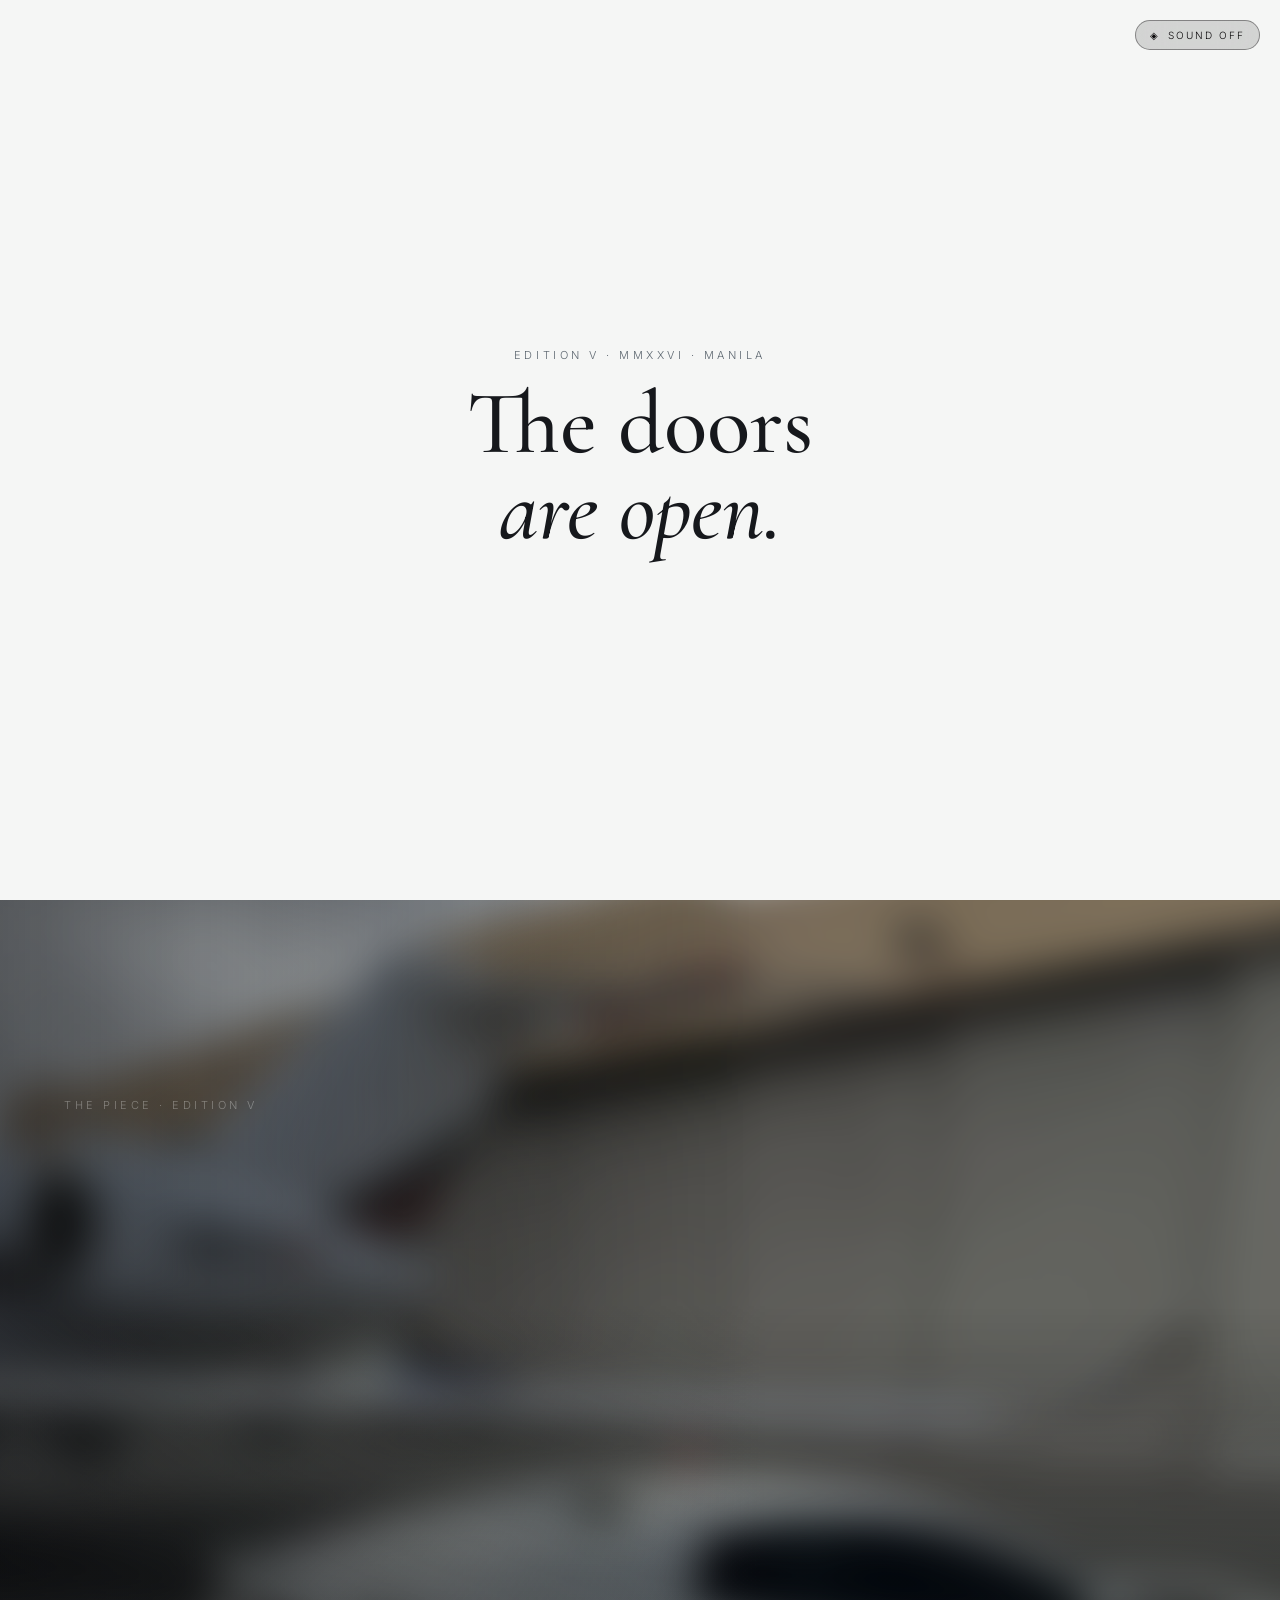
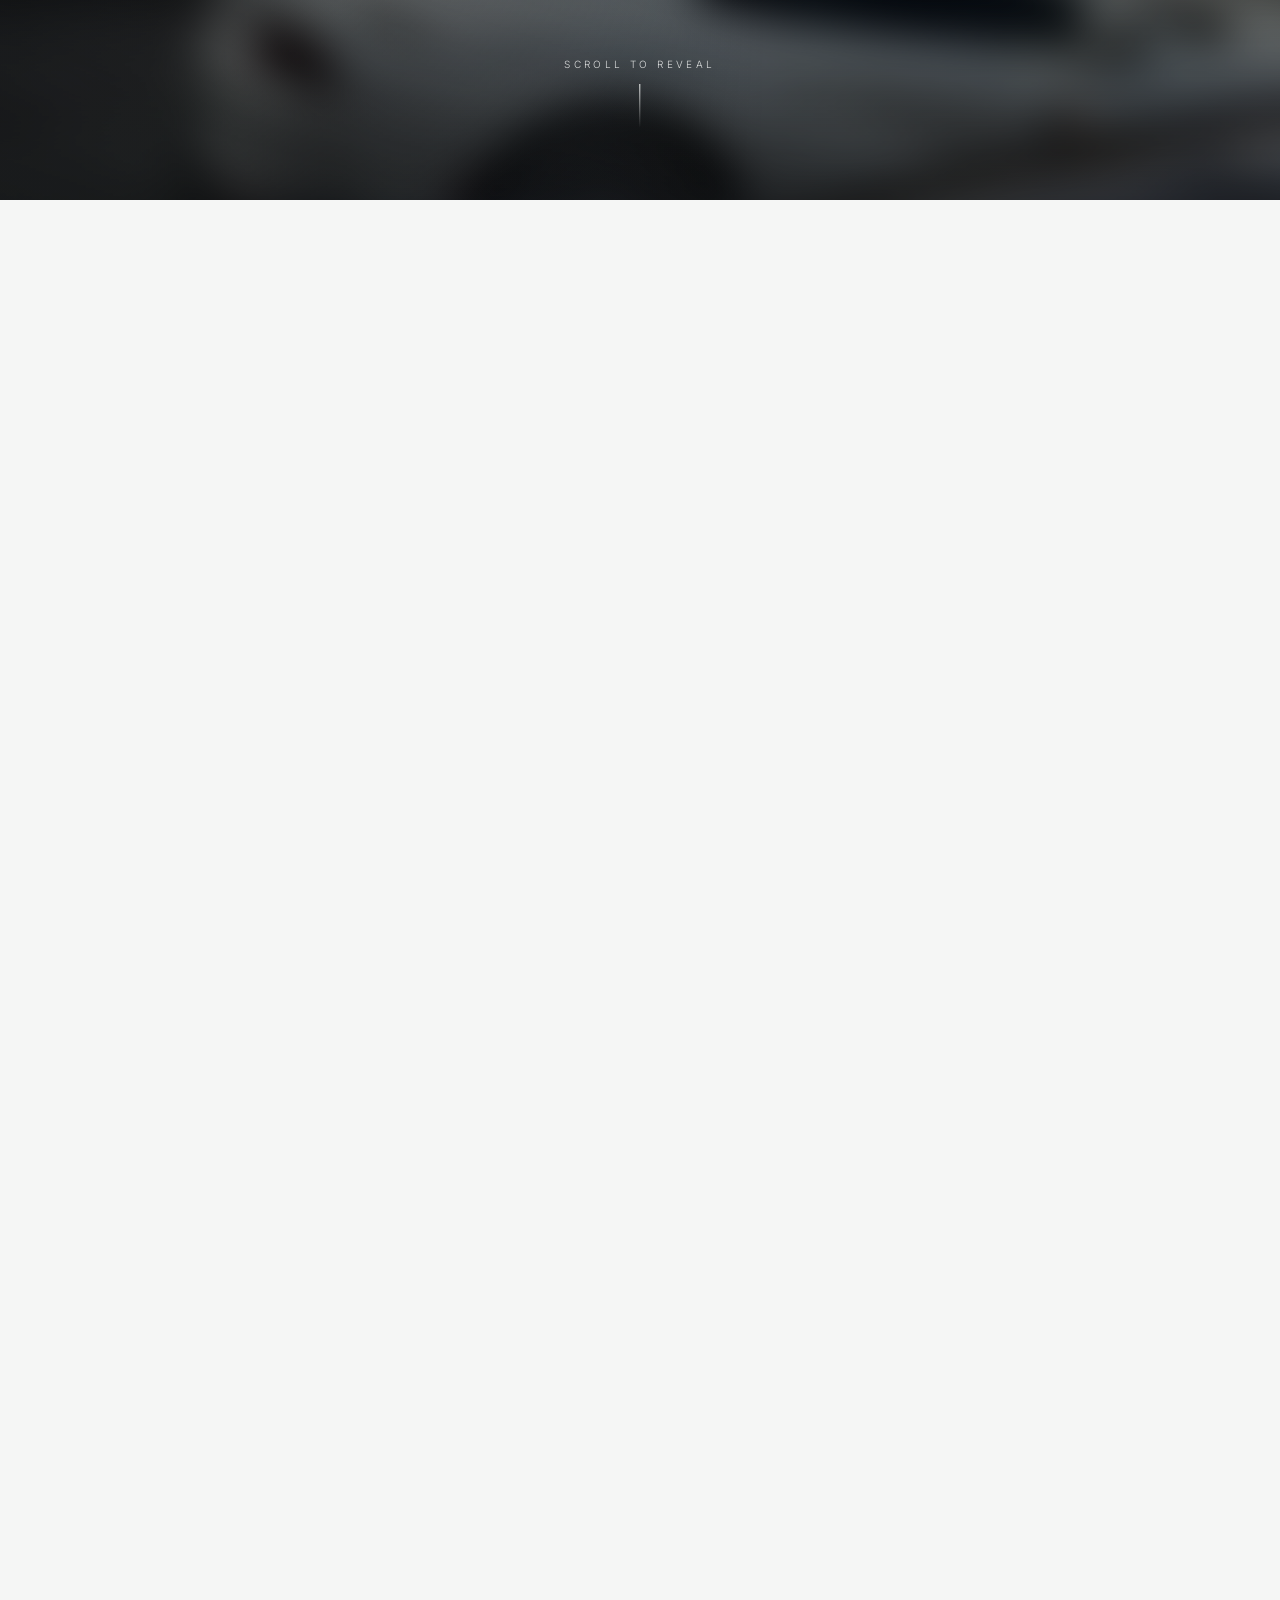
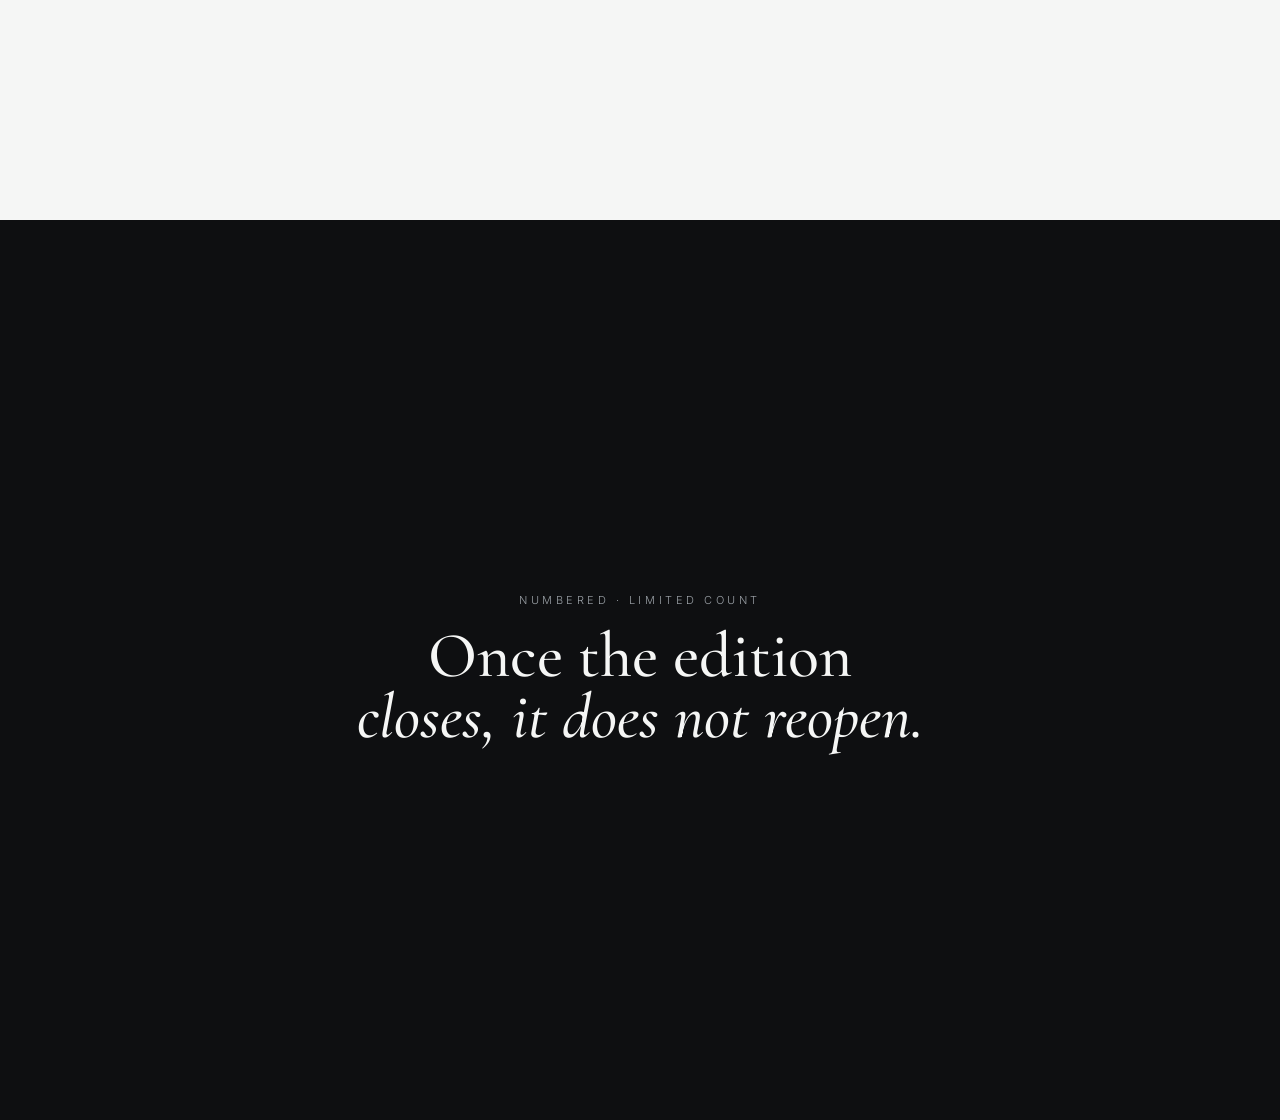
==== mockups/reveal.html @ c30a2ba6 "Add 'The Reveal' scroll-experience prototype Sandbox prototype for the pinned, scroll-driven product" ====
<!DOCTYPE html>
<html lang="en">
<head>
<meta charset="UTF-8" />
<meta name="viewport" content="width=device-width, initial-scale=1.0" />
<title>PANTAO — The Reveal</title>
<link href="https://fonts.googleapis.com/css2?family=Cormorant+Garamond:ital,wght@0,400;0,500;1,400;1,500&family=Inter:wght@300;400;500&display=swap" rel="stylesheet" />
<style>
  :root{
    --paper:#f5f6f5; --ink:#16181c; --serif:"Cormorant Garamond",Georgia,serif; --sans:"Inter",Arial,sans-serif;
    --ease:cubic-bezier(.22,1,.36,1);
  }
  *{box-sizing:border-box;margin:0;padding:0}
  html{scroll-behavior:auto}
  body{font-family:var(--sans);font-weight:300;color:var(--ink);background:var(--paper);-webkit-font-smoothing:antialiased}

  /* intro + outro spacers so there's context around the pinned section */
  .spacer{min-height:100vh;display:flex;align-items:center;justify-content:center;text-align:center;padding:0 8vw}
  .spacer .eyebrow{font-size:11px;letter-spacing:.32em;text-transform:uppercase;color:#5c666f;margin-bottom:1.2rem}
  .spacer h1{font-family:var(--serif);font-weight:500;font-size:clamp(2.4rem,7vw,6rem);line-height:.95}
  .spacer .em{font-style:italic}
  .spacer--out{background:#0e0f11;color:#f5f6f5}

  /* ---------- THE REVEAL ---------- */
  .scene{position:relative;height:280vh}
  .stage{position:sticky;top:0;height:100vh;overflow:hidden;--p:0;background:#0b0c0e}

  /* focus factor: 1 at start (blurred/zoomed) -> 0 by p=0.5 (sharp) */
  .stage{--focus:clamp(0,(0.5 - var(--p))/0.5,1)}

  .stage__img{
    position:absolute;inset:0;background:url(../assets/img/hero.jpg) center/cover;
    filter:blur(calc(var(--focus)*18px)) brightness(calc(1 - var(--focus)*0.18)) saturate(calc(1 + (1 - var(--focus))*0.15));
    transform:scale(calc(1 + var(--focus)*0.18));
    will-change:filter,transform;
  }
  .stage__scrim{
    position:absolute;inset:0;pointer-events:none;
    background:linear-gradient(90deg,rgba(8,10,13,.55),transparent 60%),linear-gradient(0deg,rgba(8,10,13,.7),transparent 55%);
    opacity:calc(0.55 + var(--focus)*0.35);
  }

  /* early hint, fades out by p~0.16 */
  .stage__hint{
    position:absolute;left:50%;bottom:8vh;transform:translateX(-50%);z-index:4;text-align:center;color:#f5f6f5;
    opacity:clamp(0,(0.16 - var(--p))/0.16,1);
  }
  .stage__hint span{font-size:10px;letter-spacing:.34em;text-transform:uppercase;opacity:.85}
  .stage__hint .bar{width:1px;height:44px;margin:12px auto 0;background:linear-gradient(#f5f6f5,transparent)}

  .stage__eyebrow{
    position:absolute;left:clamp(20px,5vw,72px);top:22vh;z-index:3;color:#f5f6f5;
    font-size:11px;letter-spacing:.32em;text-transform:uppercase;
    opacity:calc(0.35 + (1 - var(--focus))*0.6);
  }

  /* glass buy panel — rises + fades in from p~0.42 */
  .panel{
    position:absolute;left:clamp(20px,5vw,72px);bottom:clamp(40px,8vh,96px);z-index:3;
    width:min(430px,88vw);color:#fff;
    --pp:clamp(0,(var(--p) - 0.42)/0.26,1);
    opacity:var(--pp);
    transform:translateY(calc((1 - var(--pp))*54px));
    background:linear-gradient(135deg,rgba(255,255,255,.30),rgba(255,255,255,0) 46%),rgba(255,255,255,.16);
    -webkit-backdrop-filter:blur(30px) saturate(180%);backdrop-filter:blur(30px) saturate(180%);
    border:1px solid rgba(255,255,255,.35);border-radius:22px;padding:clamp(24px,3vw,38px);
    box-shadow:0 24px 70px rgba(0,0,0,.34),inset 0 1px 0 rgba(255,255,255,.5);
  }
  .panel .kick{font-size:11px;letter-spacing:.3em;text-transform:uppercase;opacity:.85;margin-bottom:1rem}

  .name{font-family:var(--serif);font-weight:500;line-height:1.0;font-size:clamp(2rem,3.4vw+.5rem,3.1rem);margin-bottom:.4rem}
  .name .ln{display:block;overflow:hidden}
  .name .ln i{display:block;font-style:normal}
  .name .ln:nth-child(1) i{transform:translateY(calc((1 - clamp(0,(var(--p) - 0.46)/0.2,1))*115%))}
  .name .ln:nth-child(2) i{font-style:italic;transform:translateY(calc((1 - clamp(0,(var(--p) - 0.52)/0.2,1))*115%))}

  .price{font-family:var(--serif);font-size:1.5rem;margin-bottom:1.2rem}

  .buy{--bp:clamp(0,(var(--p) - 0.66)/0.3,1);opacity:var(--bp);transform:translateY(calc((1 - var(--bp))*22px))}
  .sizes{display:flex;gap:8px;flex-wrap:wrap;margin-bottom:1rem}
  .size{min-width:46px;padding:10px 14px;border:1px solid rgba(255,255,255,.4);color:#fff;background:transparent;font-size:12px;letter-spacing:.06em;cursor:pointer}
  .size.sel{background:#fff;color:var(--ink);border-color:#fff}
  .cta{display:flex;gap:10px;flex-wrap:wrap}
  .btn{font-family:var(--sans);font-size:12px;letter-spacing:.18em;text-transform:uppercase;padding:14px 26px;border-radius:100px;border:1px solid #fff;cursor:pointer;transition:.35s var(--ease)}
  .btn--solid{background:#fff;color:var(--ink)}
  .btn--solid:hover{background:transparent;color:#fff}
  .btn--line{background:transparent;color:#fff}

  /* progress line at top of stage */
  .stage__pl{position:absolute;top:0;left:0;height:2px;background:#fff;width:calc(var(--p)*100%);z-index:5;opacity:.5}

  /* sound toggle */
  .sound{position:fixed;right:20px;top:20px;z-index:20;display:flex;align-items:center;gap:8px;
    background:rgba(255,255,255,.14);-webkit-backdrop-filter:blur(20px);backdrop-filter:blur(20px);
    border:1px solid rgba(255,255,255,.4);border-radius:100px;padding:8px 14px;color:#fff;cursor:pointer;
    font-size:10px;letter-spacing:.2em;text-transform:uppercase;mix-blend-mode:difference}
</style>
</head>
<body>

  <div class="sound" id="soundToggle">◈ <span id="soundLabel">Sound off</span></div>

  <!-- intro context -->
  <section class="spacer">
    <div>
      <p class="eyebrow">Edition V · MMXXVI · Manila</p>
      <h1>The doors<br><span class="em">are open.</span></h1>
    </div>
  </section>

  <!-- THE REVEAL -->
  <section class="scene" id="scene">
    <div class="stage" id="stage">
      <div class="stage__pl"></div>
      <div class="stage__img"></div>
      <div class="stage__scrim"></div>
      <p class="stage__eyebrow">The Piece · Edition V</p>

      <div class="panel">
        <p class="kick">The Piece · Edition V</p>
        <h2 class="name">
          <span class="ln"><i>Vitrine Distressed</i></span>
          <span class="ln"><i>Knit</i></span>
        </h2>
        <p class="price">$345</p>
        <div class="buy">
          <div class="sizes"><button class="size">S</button><button class="size sel">M</button><button class="size">L</button><button class="size">XL</button></div>
          <div class="cta"><button class="btn btn--solid">Add to bag</button><button class="btn btn--line">Buy now</button></div>
        </div>
      </div>

      <div class="stage__hint"><span>Scroll to reveal</span><div class="bar"></div></div>
    </div>
  </section>

  <!-- outro context -->
  <section class="spacer spacer--out">
    <div>
      <p class="eyebrow" style="color:#9aa0a6">Numbered · Limited count</p>
      <h1 style="font-size:clamp(2rem,5vw,4rem)">Once the edition<br><span class="em">closes, it does not reopen.</span></h1>
    </div>
  </section>

<script>
  var stage=document.getElementById('stage'), scene=document.getElementById('scene');
  var clamp=function(v){return Math.max(0,Math.min(1,v));};
  var ticking=false, lastP=0;
  function update(){
    var r=scene.getBoundingClientRect();
    var total=r.height-window.innerHeight;
    var p=clamp((-r.top)/total);
    stage.style.setProperty('--p', p.toFixed(4));
    // sound cue when crossing the reveal threshold
    if(lastP<0.5 && p>=0.5) chime();
    lastP=p;
    ticking=false;
  }
  window.addEventListener('scroll',function(){ if(!ticking){ ticking=true; requestAnimationFrame(update);} },{passive:true});
  window.addEventListener('resize',update); update();

  /* subtle ambient cue — user-enabled (no autoplay) */
  var soundOn=false, actx=null;
  var toggle=document.getElementById('soundToggle'), label=document.getElementById('soundLabel');
  toggle.addEventListener('click',function(){
    soundOn=!soundOn; label.textContent=soundOn?'Sound on':'Sound off';
    if(soundOn && !actx){ try{ actx=new (window.AudioContext||window.webkitAudioContext)(); }catch(e){} }
    if(soundOn && actx && actx.state==='suspended') actx.resume();
  });
  function chime(){
    if(!soundOn||!actx) return;
    var t=actx.currentTime;
    [392.0, 587.33].forEach(function(f,i){           // soft two-note pad (G4, D5)
      var o=actx.createOscillator(), g=actx.createGain();
      o.type='sine'; o.frequency.value=f;
      g.gain.setValueAtTime(0,t); g.gain.linearRampToValueAtTime(0.06,t+0.6+i*0.1);
      g.gain.exponentialRampToValueAtTime(0.0001,t+3.2);
      o.connect(g).connect(actx.destination); o.start(t); o.stop(t+3.3);
    });
  }
</script>
</body>
</html>
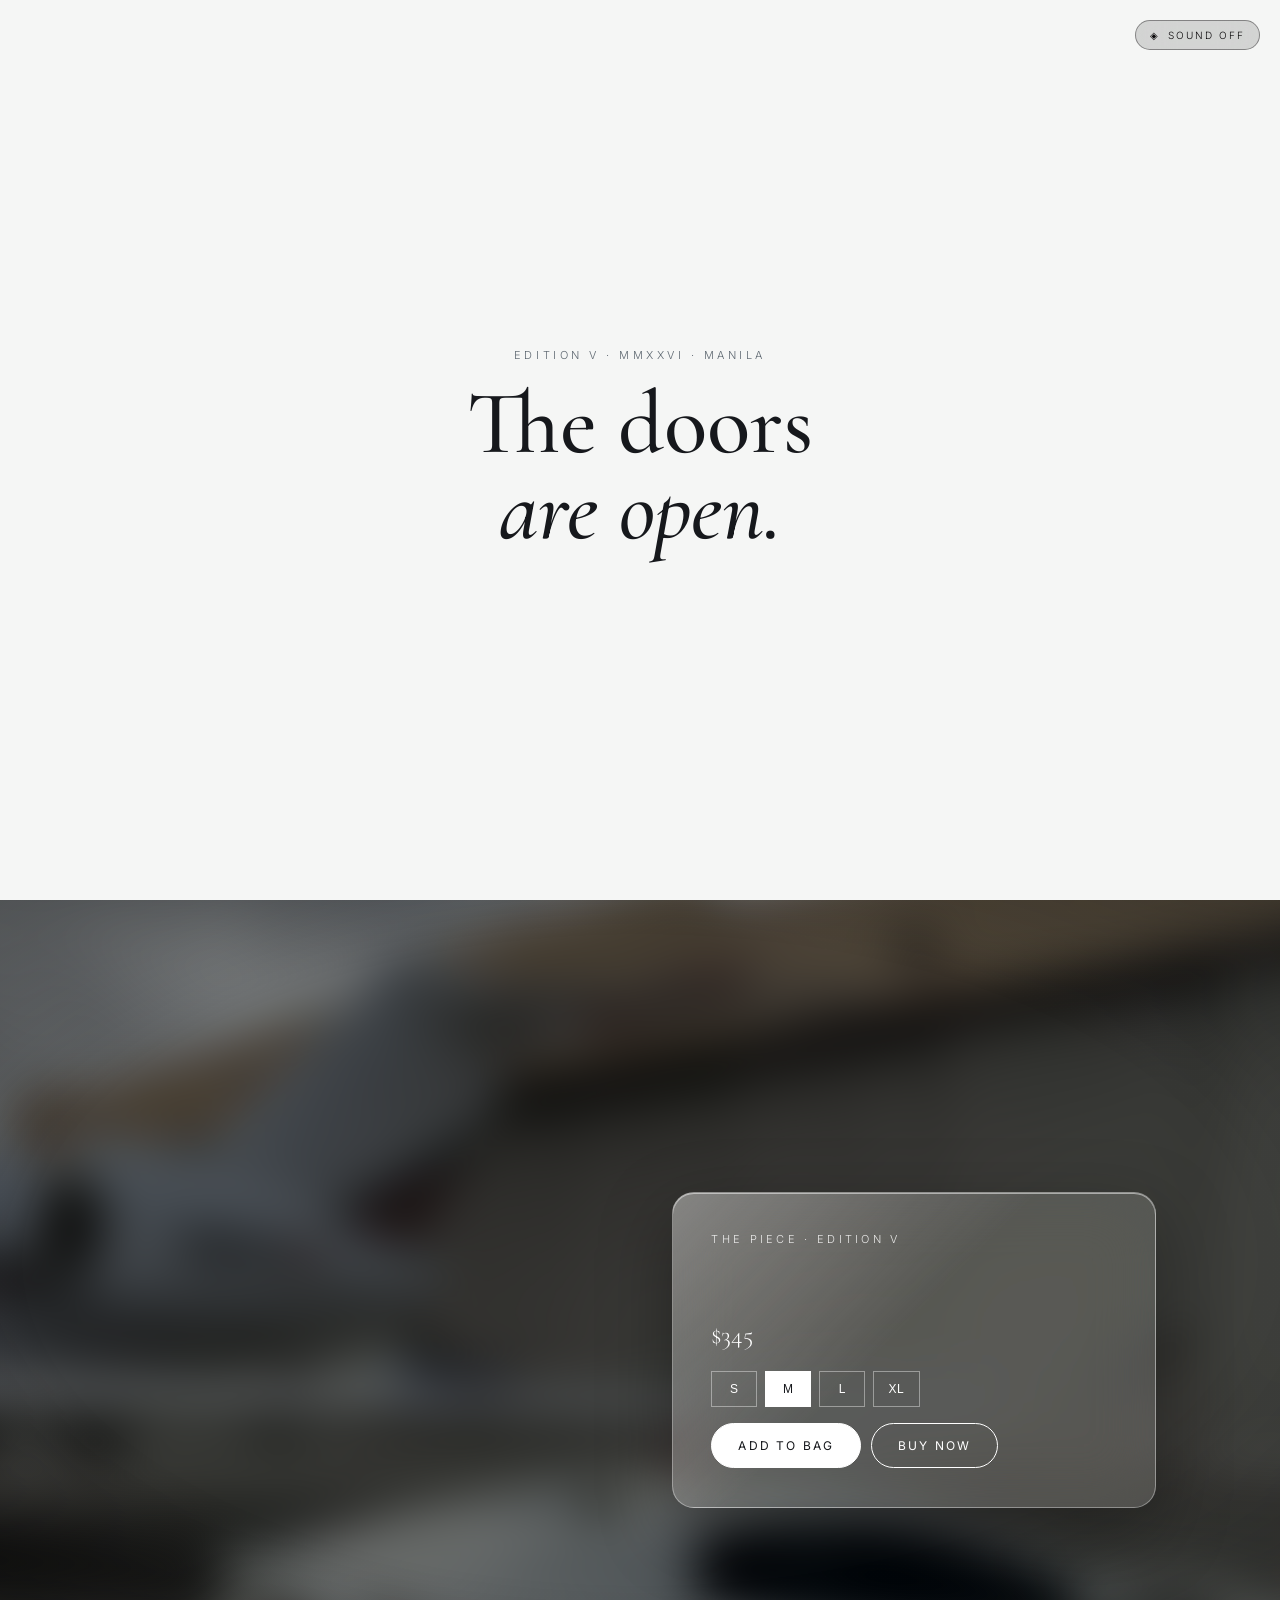
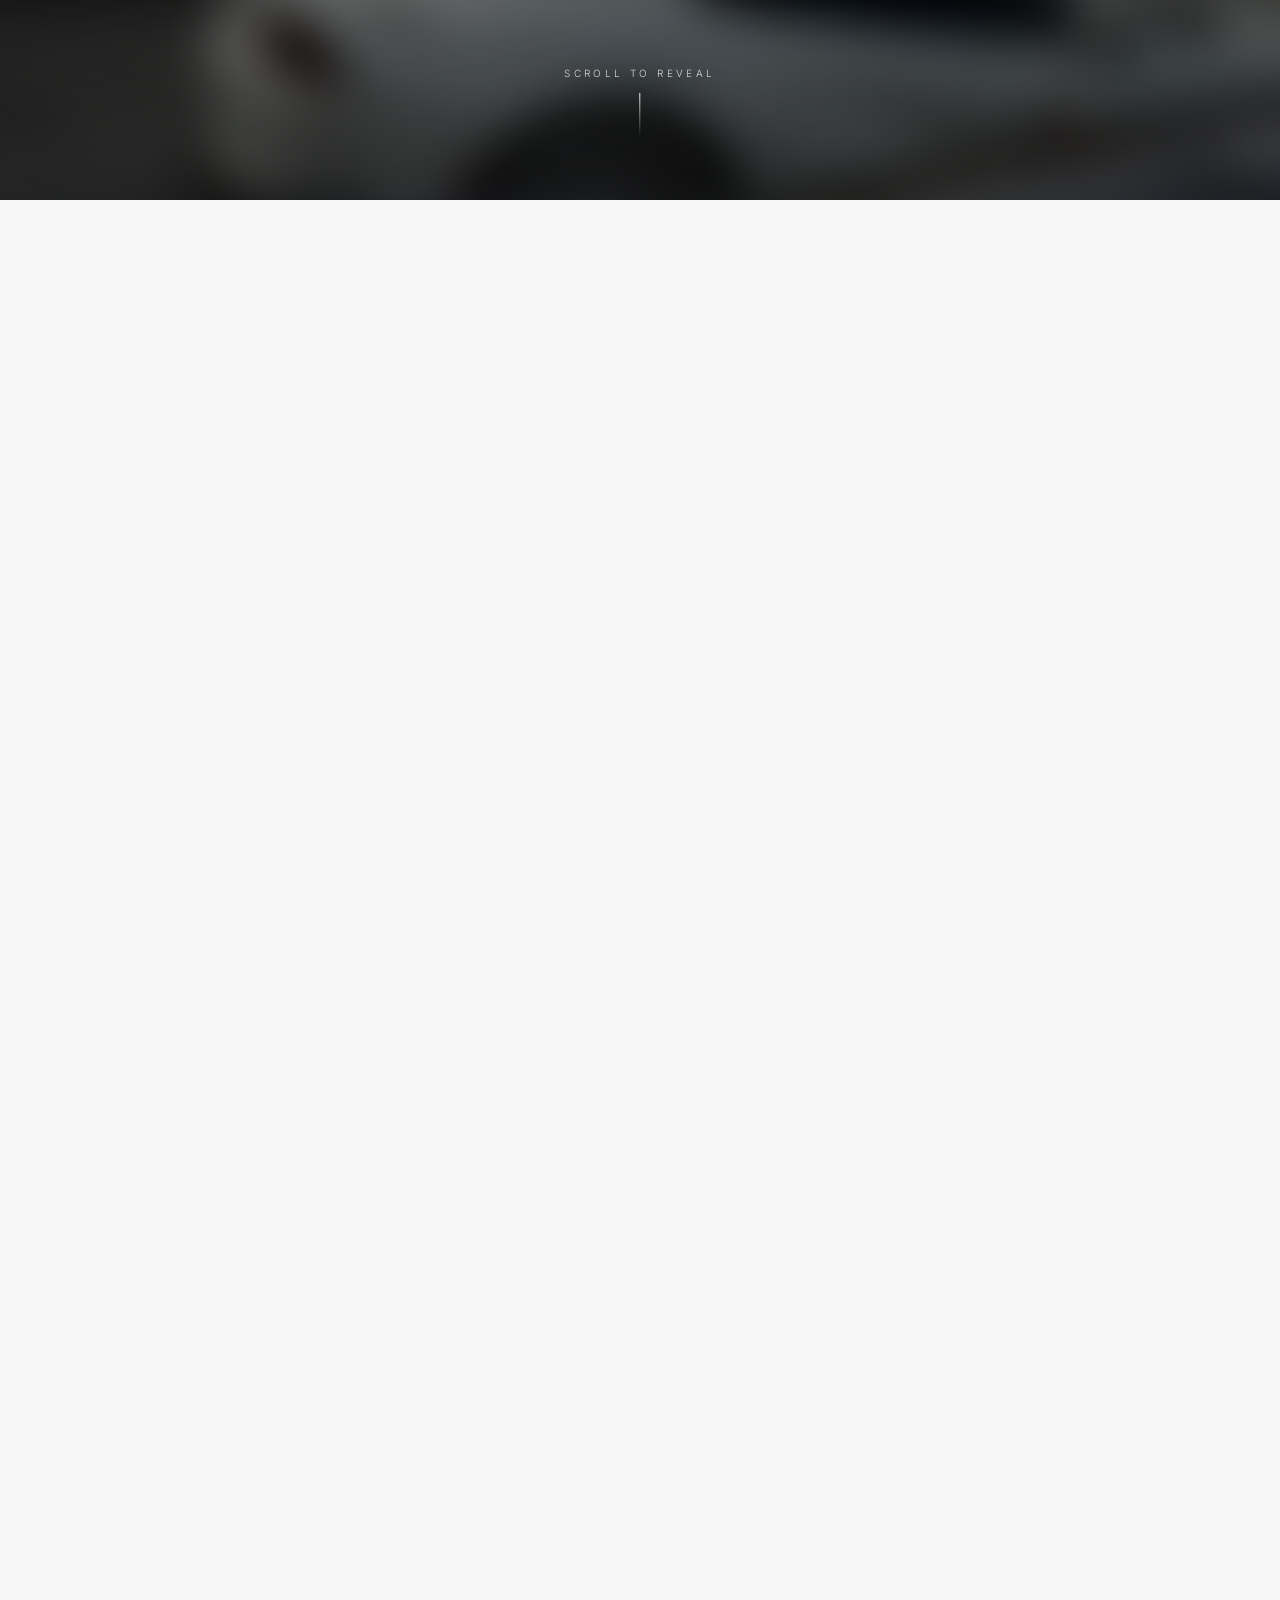
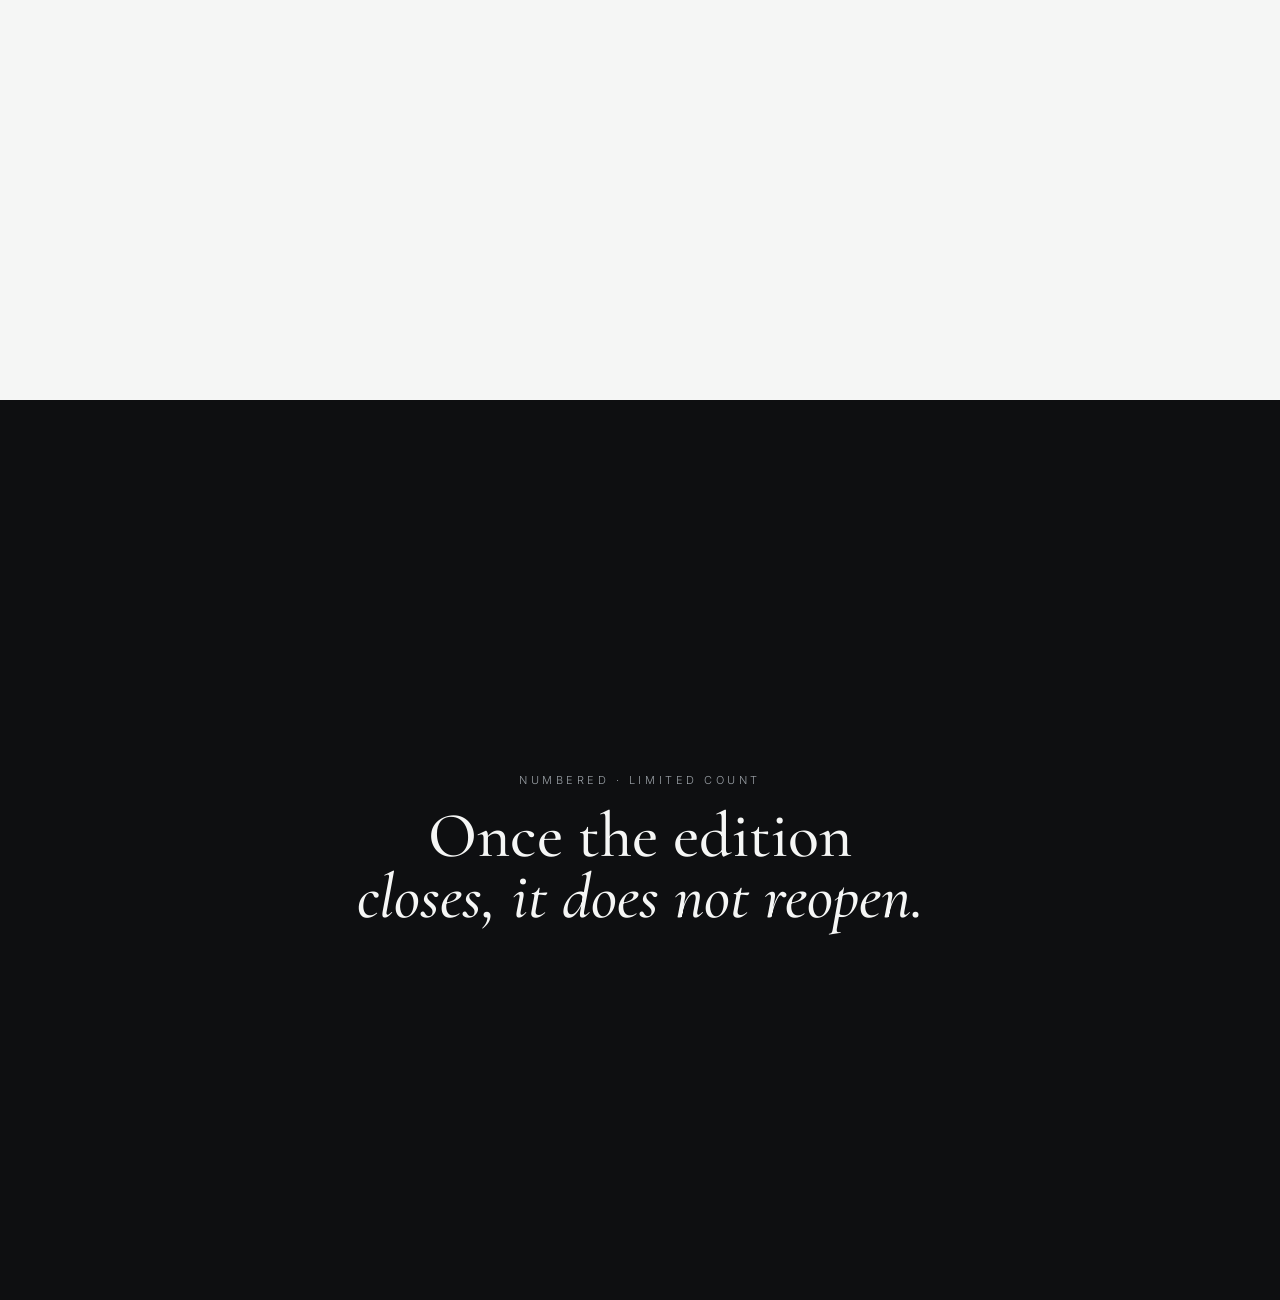
==== commit f5099b74: "Reveal: split layout — product image left, pricing card right Rework 'The Reveal' into a centered tw" ====
--- a/mockups/reveal.html
+++ b/mockups/reveal.html
@@ -11,72 +11,63 @@
     --ease:cubic-bezier(.22,1,.36,1);
   }
   *{box-sizing:border-box;margin:0;padding:0}
-  html{scroll-behavior:auto}
   body{font-family:var(--sans);font-weight:300;color:var(--ink);background:var(--paper);-webkit-font-smoothing:antialiased}
 
-  /* intro + outro spacers so there's context around the pinned section */
   .spacer{min-height:100vh;display:flex;align-items:center;justify-content:center;text-align:center;padding:0 8vw}
   .spacer .eyebrow{font-size:11px;letter-spacing:.32em;text-transform:uppercase;color:#5c666f;margin-bottom:1.2rem}
   .spacer h1{font-family:var(--serif);font-weight:500;font-size:clamp(2.4rem,7vw,6rem);line-height:.95}
   .spacer .em{font-style:italic}
   .spacer--out{background:#0e0f11;color:#f5f6f5}
+  .spacer--out .eyebrow{color:#9aa0a6}
 
   /* ---------- THE REVEAL ---------- */
-  .scene{position:relative;height:280vh}
+  .scene{position:relative;height:300vh}
   .stage{position:sticky;top:0;height:100vh;overflow:hidden;--p:0;background:#0b0c0e}
+  .stage{--focus:clamp(0,(0.55 - var(--p))/0.55,1)}
 
-  /* focus factor: 1 at start (blurred/zoomed) -> 0 by p=0.5 (sharp) */
-  .stage{--focus:clamp(0,(0.5 - var(--p))/0.5,1)}
+  /* blurred campaign backdrop — atmosphere + something for the glass to blur */
+  .bg{position:absolute;inset:0;background:url(../assets/img/hero.jpg) center/cover;
+    filter:blur(calc(8px + var(--focus)*12px)) brightness(calc(0.62 - var(--focus)*0.12)) saturate(1.05);
+    transform:scale(calc(1.08 + var(--focus)*0.08));will-change:filter,transform}
+  .bg__scrim{position:absolute;inset:0;pointer-events:none;background:radial-gradient(120% 90% at 50% 40%,transparent 40%,rgba(6,8,10,.55))}
 
-  .stage__img{
-    position:absolute;inset:0;background:url(../assets/img/hero.jpg) center/cover;
-    filter:blur(calc(var(--focus)*18px)) brightness(calc(1 - var(--focus)*0.18)) saturate(calc(1 + (1 - var(--focus))*0.15));
-    transform:scale(calc(1 + var(--focus)*0.18));
-    will-change:filter,transform;
-  }
-  .stage__scrim{
-    position:absolute;inset:0;pointer-events:none;
-    background:linear-gradient(90deg,rgba(8,10,13,.55),transparent 60%),linear-gradient(0deg,rgba(8,10,13,.7),transparent 55%);
-    opacity:calc(0.55 + var(--focus)*0.35);
-  }
-
-  /* early hint, fades out by p~0.16 */
-  .stage__hint{
-    position:absolute;left:50%;bottom:8vh;transform:translateX(-50%);z-index:4;text-align:center;color:#f5f6f5;
-    opacity:clamp(0,(0.16 - var(--p))/0.16,1);
-  }
+  .stage__hint{position:absolute;left:50%;bottom:7vh;transform:translateX(-50%);z-index:6;text-align:center;color:#f5f6f5;
+    opacity:clamp(0,(0.14 - var(--p))/0.14,1)}
   .stage__hint span{font-size:10px;letter-spacing:.34em;text-transform:uppercase;opacity:.85}
   .stage__hint .bar{width:1px;height:44px;margin:12px auto 0;background:linear-gradient(#f5f6f5,transparent)}
 
-  .stage__eyebrow{
-    position:absolute;left:clamp(20px,5vw,72px);top:22vh;z-index:3;color:#f5f6f5;
-    font-size:11px;letter-spacing:.32em;text-transform:uppercase;
-    opacity:calc(0.35 + (1 - var(--focus))*0.6);
-  }
+  .stage__pl{position:absolute;top:0;left:0;height:2px;background:#fff;width:calc(var(--p)*100%);z-index:7;opacity:.45}
 
-  /* glass buy panel — rises + fades in from p~0.42 */
-  .panel{
-    position:absolute;left:clamp(20px,5vw,72px);bottom:clamp(40px,8vh,96px);z-index:3;
-    width:min(430px,88vw);color:#fff;
-    --pp:clamp(0,(var(--p) - 0.42)/0.26,1);
-    opacity:var(--pp);
-    transform:translateY(calc((1 - var(--pp))*54px));
-    background:linear-gradient(135deg,rgba(255,255,255,.30),rgba(255,255,255,0) 46%),rgba(255,255,255,.16);
+  /* centered two-column stage: image left, glass card right */
+  .grid{position:absolute;inset:0;z-index:4;display:grid;grid-template-columns:1fr 1fr;
+    align-items:center;gap:clamp(2rem,5vw,5rem);
+    max-width:1160px;margin:0 auto;padding:0 clamp(20px,5vw,72px)}
+
+  /* LEFT — product image, reveals bottom-up on scroll */
+  .media{--mp:clamp(0,(var(--p) - 0.26)/0.3,1);
+    aspect-ratio:4/5;position:relative;overflow:hidden;border-radius:14px;
+    background:linear-gradient(150deg,#eceded,#d3d6d7 55%,#aeb2b3);
+    clip-path:inset(calc((1 - var(--mp))*100%) 0 0 0);
+    transform:scale(calc(0.96 + var(--mp)*0.04));
+    box-shadow:0 30px 80px rgba(0,0,0,.4)}
+  .media::after{content:"PRODUCT IMAGE";position:absolute;inset:0;display:flex;align-items:center;justify-content:center;
+    font-size:11px;letter-spacing:.3em;color:rgba(0,0,0,.28)}
+
+  /* RIGHT — glass pricing card, rises + fades in */
+  .panel{--pp:clamp(0,(var(--p) - 0.48)/0.26,1);
+    color:#fff;opacity:var(--pp);transform:translateY(calc((1 - var(--pp))*54px));
+    background:linear-gradient(135deg,rgba(255,255,255,.30),rgba(255,255,255,0) 46%),rgba(255,255,255,.15);
     -webkit-backdrop-filter:blur(30px) saturate(180%);backdrop-filter:blur(30px) saturate(180%);
-    border:1px solid rgba(255,255,255,.35);border-radius:22px;padding:clamp(24px,3vw,38px);
-    box-shadow:0 24px 70px rgba(0,0,0,.34),inset 0 1px 0 rgba(255,255,255,.5);
-  }
-  .panel .kick{font-size:11px;letter-spacing:.3em;text-transform:uppercase;opacity:.85;margin-bottom:1rem}
-
-  .name{font-family:var(--serif);font-weight:500;line-height:1.0;font-size:clamp(2rem,3.4vw+.5rem,3.1rem);margin-bottom:.4rem}
+    border:1px solid rgba(255,255,255,.35);border-radius:22px;padding:clamp(26px,3vw,42px);
+    box-shadow:0 24px 70px rgba(0,0,0,.34),inset 0 1px 0 rgba(255,255,255,.5)}
+  .panel .kick{font-size:11px;letter-spacing:.3em;text-transform:uppercase;opacity:.85;margin-bottom:1.1rem}
+  .name{font-family:var(--serif);font-weight:500;line-height:1.0;font-size:clamp(2rem,3.2vw+.5rem,3rem);margin-bottom:.5rem}
   .name .ln{display:block;overflow:hidden}
   .name .ln i{display:block;font-style:normal}
-  .name .ln:nth-child(1) i{transform:translateY(calc((1 - clamp(0,(var(--p) - 0.46)/0.2,1))*115%))}
-  .name .ln:nth-child(2) i{font-style:italic;transform:translateY(calc((1 - clamp(0,(var(--p) - 0.52)/0.2,1))*115%))}
-
-  .price{font-family:var(--serif);font-size:1.5rem;margin-bottom:1.2rem}
-
-  .buy{--bp:clamp(0,(var(--p) - 0.66)/0.3,1);opacity:var(--bp);transform:translateY(calc((1 - var(--bp))*22px))}
+  .name .ln:nth-child(1) i{transform:translateY(calc((1 - clamp(0,(var(--p) - 0.5)/0.2,1))*115%))}
+  .name .ln:nth-child(2) i{font-style:italic;transform:translateY(calc((1 - clamp(0,(var(--p) - 0.56)/0.2,1))*115%))}
+  .price{font-family:var(--serif);font-size:1.6rem;margin-bottom:1.3rem}
+  .buy{--bp:clamp(0,(var(--p) - 0.68)/0.3,1);opacity:var(--bp);transform:translateY(calc((1 - var(--bp))*22px))}
   .sizes{display:flex;gap:8px;flex-wrap:wrap;margin-bottom:1rem}
   .size{min-width:46px;padding:10px 14px;border:1px solid rgba(255,255,255,.4);color:#fff;background:transparent;font-size:12px;letter-spacing:.06em;cursor:pointer}
   .size.sel{background:#fff;color:var(--ink);border-color:#fff}
@@ -86,21 +77,22 @@
   .btn--solid:hover{background:transparent;color:#fff}
   .btn--line{background:transparent;color:#fff}
 
-  /* progress line at top of stage */
-  .stage__pl{position:absolute;top:0;left:0;height:2px;background:#fff;width:calc(var(--p)*100%);z-index:5;opacity:.5}
-
-  /* sound toggle */
   .sound{position:fixed;right:20px;top:20px;z-index:20;display:flex;align-items:center;gap:8px;
     background:rgba(255,255,255,.14);-webkit-backdrop-filter:blur(20px);backdrop-filter:blur(20px);
     border:1px solid rgba(255,255,255,.4);border-radius:100px;padding:8px 14px;color:#fff;cursor:pointer;
     font-size:10px;letter-spacing:.2em;text-transform:uppercase;mix-blend-mode:difference}
+
+  @media(max-width:820px){
+    .grid{grid-template-columns:1fr;gap:1.5rem;align-content:center;justify-items:stretch;padding-top:12vh}
+    .media{aspect-ratio:4/3}
+    .panel{max-width:100%}
+  }
 </style>
 </head>
 <body>
 
   <div class="sound" id="soundToggle">◈ <span id="soundLabel">Sound off</span></div>
 
-  <!-- intro context -->
   <section class="spacer">
     <div>
       <p class="eyebrow">Edition V · MMXXVI · Manila</p>
@@ -108,24 +100,25 @@
     </div>
   </section>
 
-  <!-- THE REVEAL -->
   <section class="scene" id="scene">
     <div class="stage" id="stage">
       <div class="stage__pl"></div>
-      <div class="stage__img"></div>
-      <div class="stage__scrim"></div>
-      <p class="stage__eyebrow">The Piece · Edition V</p>
+      <div class="bg"></div>
+      <div class="bg__scrim"></div>
 
-      <div class="panel">
-        <p class="kick">The Piece · Edition V</p>
-        <h2 class="name">
-          <span class="ln"><i>Vitrine Distressed</i></span>
-          <span class="ln"><i>Knit</i></span>
-        </h2>
-        <p class="price">$345</p>
-        <div class="buy">
-          <div class="sizes"><button class="size">S</button><button class="size sel">M</button><button class="size">L</button><button class="size">XL</button></div>
-          <div class="cta"><button class="btn btn--solid">Add to bag</button><button class="btn btn--line">Buy now</button></div>
+      <div class="grid">
+        <div class="media"></div>
+        <div class="panel">
+          <p class="kick">The Piece · Edition V</p>
+          <h2 class="name">
+            <span class="ln"><i>Vitrine Distressed</i></span>
+            <span class="ln"><i>Knit</i></span>
+          </h2>
+          <p class="price">$345</p>
+          <div class="buy">
+            <div class="sizes"><button class="size">S</button><button class="size sel">M</button><button class="size">L</button><button class="size">XL</button></div>
+            <div class="cta"><button class="btn btn--solid">Add to bag</button><button class="btn btn--line">Buy now</button></div>
+          </div>
         </div>
       </div>
 
@@ -133,10 +126,9 @@
     </div>
   </section>
 
-  <!-- outro context -->
   <section class="spacer spacer--out">
     <div>
-      <p class="eyebrow" style="color:#9aa0a6">Numbered · Limited count</p>
+      <p class="eyebrow">Numbered · Limited count</p>
       <h1 style="font-size:clamp(2rem,5vw,4rem)">Once the edition<br><span class="em">closes, it does not reopen.</span></h1>
     </div>
   </section>
@@ -150,15 +142,12 @@
     var total=r.height-window.innerHeight;
     var p=clamp((-r.top)/total);
     stage.style.setProperty('--p', p.toFixed(4));
-    // sound cue when crossing the reveal threshold
     if(lastP<0.5 && p>=0.5) chime();
-    lastP=p;
-    ticking=false;
+    lastP=p; ticking=false;
   }
   window.addEventListener('scroll',function(){ if(!ticking){ ticking=true; requestAnimationFrame(update);} },{passive:true});
   window.addEventListener('resize',update); update();
 
-  /* subtle ambient cue — user-enabled (no autoplay) */
   var soundOn=false, actx=null;
   var toggle=document.getElementById('soundToggle'), label=document.getElementById('soundLabel');
   toggle.addEventListener('click',function(){
@@ -169,7 +158,7 @@
   function chime(){
     if(!soundOn||!actx) return;
     var t=actx.currentTime;
-    [392.0, 587.33].forEach(function(f,i){           // soft two-note pad (G4, D5)
+    [392.0,587.33].forEach(function(f,i){
       var o=actx.createOscillator(), g=actx.createGain();
       o.type='sine'; o.frequency.value=f;
       g.gain.setValueAtTime(0,t); g.gain.linearRampToValueAtTime(0.06,t+0.6+i*0.1);
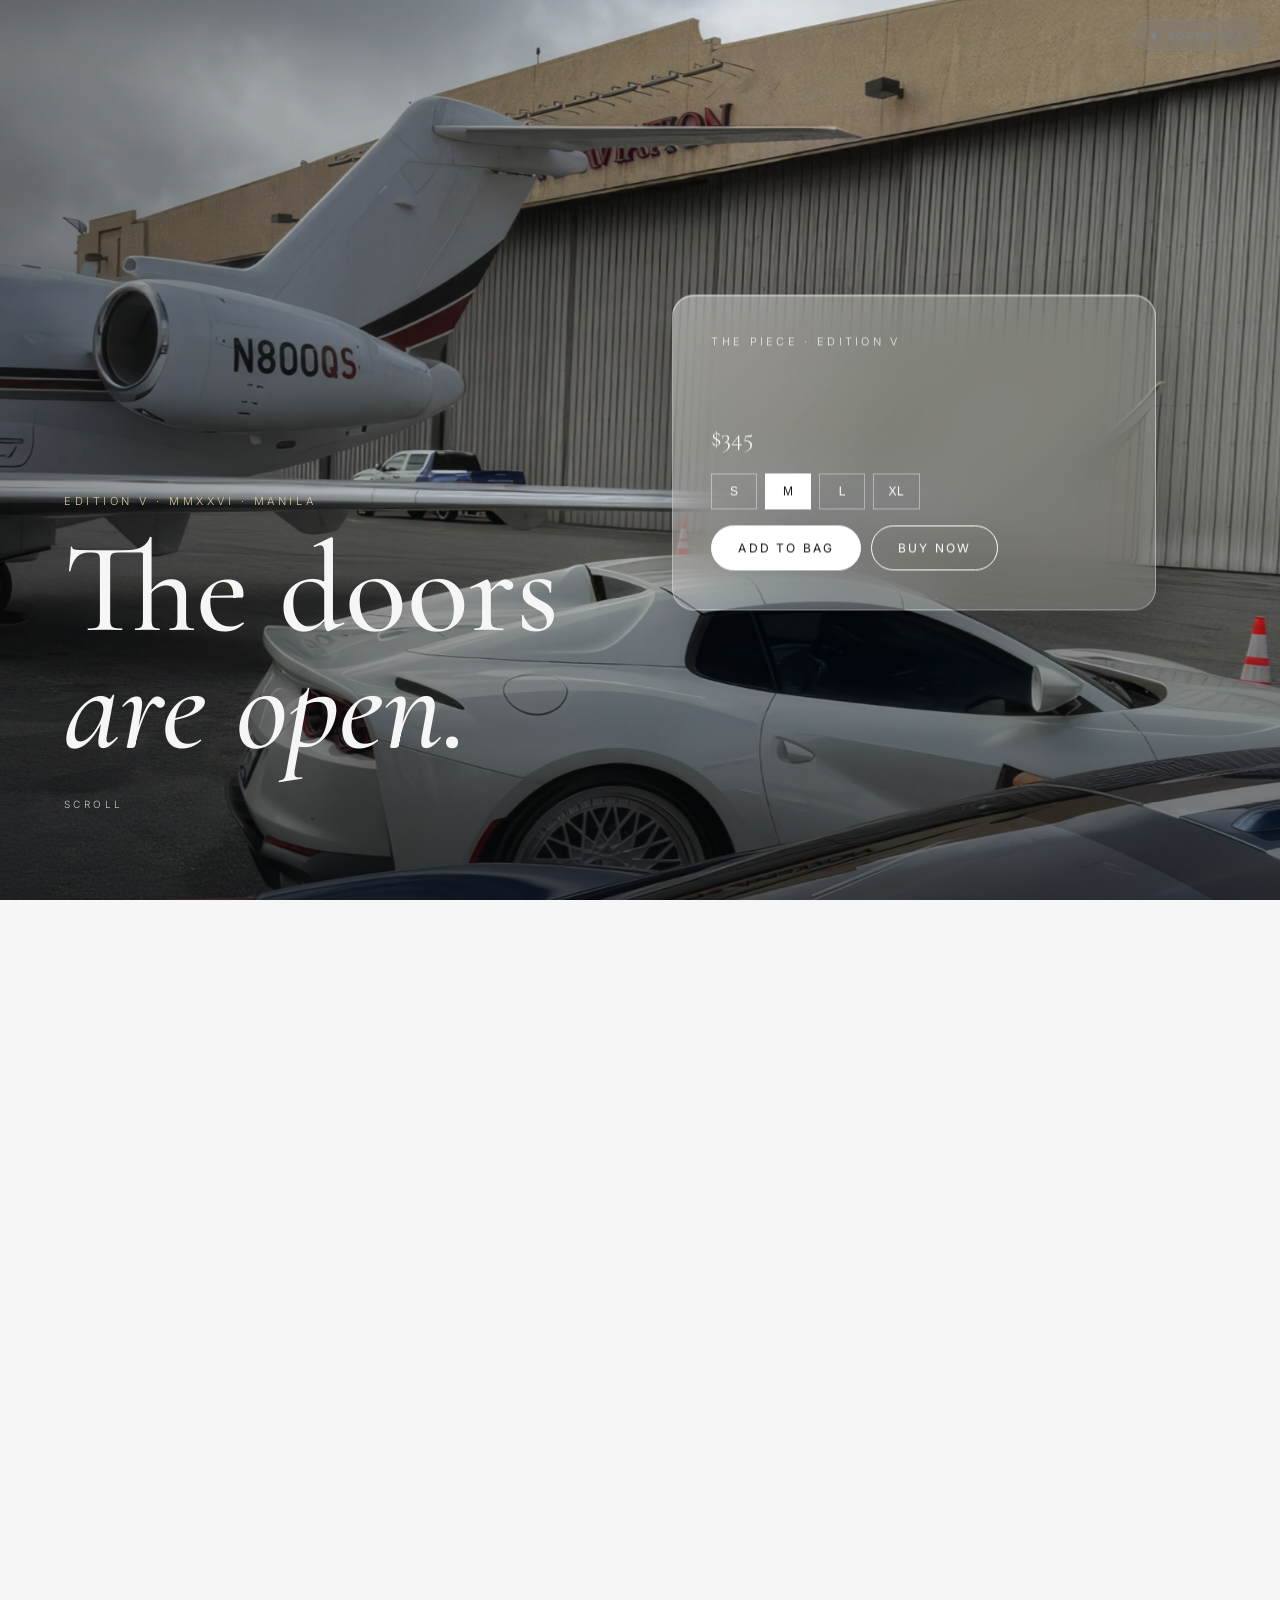
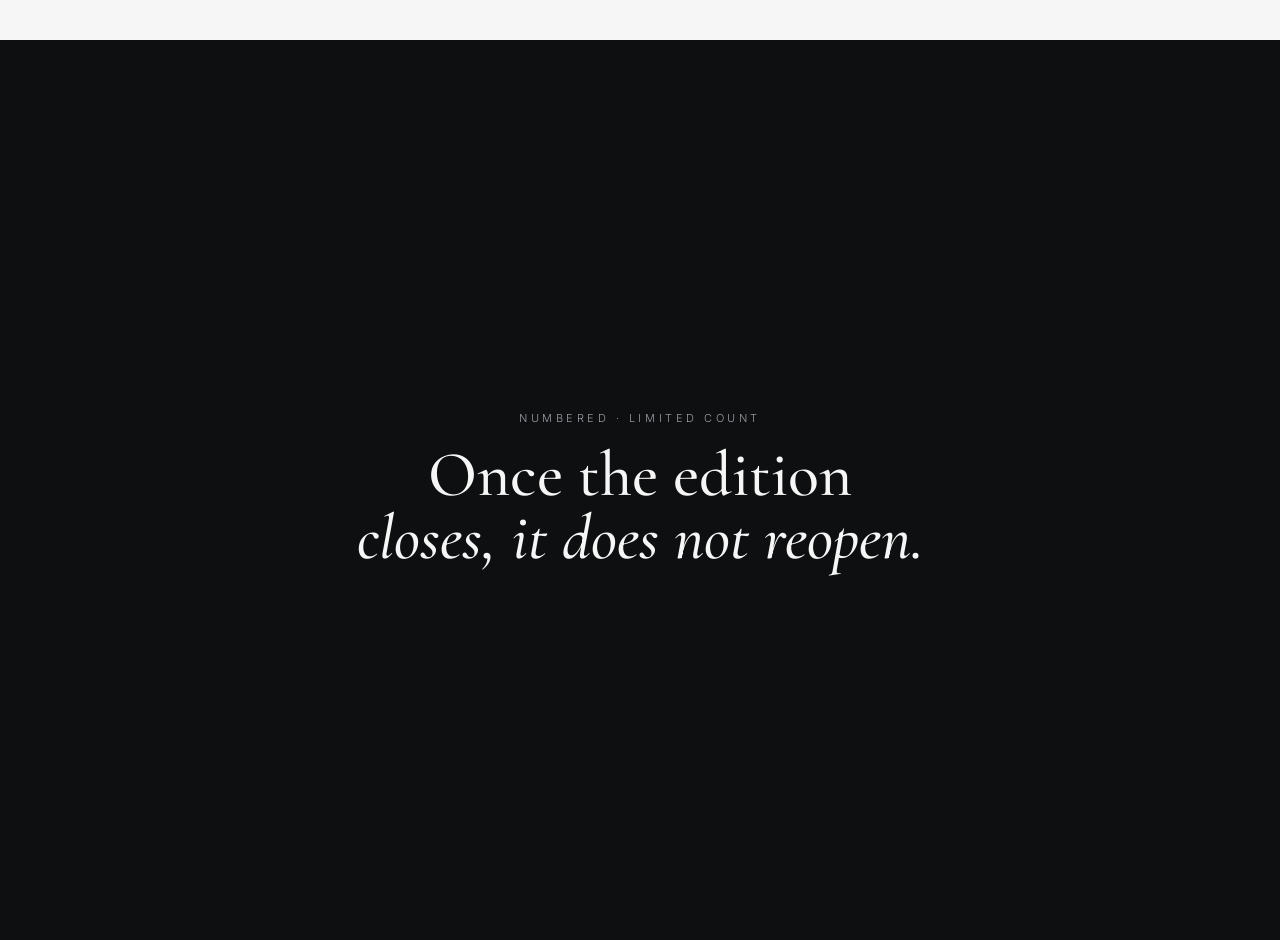
==== commit e839a22e: "Reveal: seamless hero -> reveal (one continuous image) The scene now opens AT the hero: the same cam" ====
--- a/mockups/reveal.html
+++ b/mockups/reveal.html
@@ -3,7 +3,7 @@
 <head>
 <meta charset="UTF-8" />
 <meta name="viewport" content="width=device-width, initial-scale=1.0" />
-<title>PANTAO — The Reveal</title>
+<title>PANTAO — Hero → Reveal (seamless)</title>
 <link href="https://fonts.googleapis.com/css2?family=Cormorant+Garamond:ital,wght@0,400;0,500;1,400;1,500&family=Inter:wght@300;400;500&display=swap" rel="stylesheet" />
 <style>
   :root{
@@ -13,38 +13,46 @@
   *{box-sizing:border-box;margin:0;padding:0}
   body{font-family:var(--sans);font-weight:300;color:var(--ink);background:var(--paper);-webkit-font-smoothing:antialiased}
 
-  .spacer{min-height:100vh;display:flex;align-items:center;justify-content:center;text-align:center;padding:0 8vw}
-  .spacer .eyebrow{font-size:11px;letter-spacing:.32em;text-transform:uppercase;color:#5c666f;margin-bottom:1.2rem}
-  .spacer h1{font-family:var(--serif);font-weight:500;font-size:clamp(2.4rem,7vw,6rem);line-height:.95}
+  .spacer{min-height:100vh;display:flex;align-items:center;justify-content:center;text-align:center;padding:0 8vw;background:#0e0f11;color:#f5f6f5}
+  .spacer .eyebrow{font-size:11px;letter-spacing:.32em;text-transform:uppercase;color:#9aa0a6;margin-bottom:1.2rem}
+  .spacer h1{font-family:var(--serif);font-weight:500;font-size:clamp(2rem,5vw,4rem);line-height:.98}
   .spacer .em{font-style:italic}
-  .spacer--out{background:#0e0f11;color:#f5f6f5}
-  .spacer--out .eyebrow{color:#9aa0a6}
 
-  /* ---------- THE REVEAL ---------- */
-  .scene{position:relative;height:300vh}
+  /* ---------- ONE CONTINUOUS SCENE: hero -> reveal ---------- */
+  .scene{position:relative;height:360vh}
   .stage{position:sticky;top:0;height:100vh;overflow:hidden;--p:0;background:#0b0c0e}
-  .stage{--focus:clamp(0,(0.55 - var(--p))/0.55,1)}
 
-  /* blurred campaign backdrop — atmosphere + something for the glass to blur */
+  /* transition factor: 0 during the hero, ramps to 1 as it becomes the backdrop */
+  .stage{--trans:clamp(0,(var(--p) - 0.12)/0.24,1)}
+
+  /* the ONE image — never cuts. Hero-sharp, then blurs/darkens into backdrop. */
   .bg{position:absolute;inset:0;background:url(../assets/img/hero.jpg) center/cover;
-    filter:blur(calc(8px + var(--focus)*12px)) brightness(calc(0.62 - var(--focus)*0.12)) saturate(1.05);
-    transform:scale(calc(1.08 + var(--focus)*0.08));will-change:filter,transform}
-  .bg__scrim{position:absolute;inset:0;pointer-events:none;background:radial-gradient(120% 90% at 50% 40%,transparent 40%,rgba(6,8,10,.55))}
+    filter:blur(calc(var(--trans)*16px)) brightness(calc(0.9 - var(--trans)*0.3)) saturate(calc(1 + var(--trans)*0.08));
+    transform:scale(calc(1.04 + var(--trans)*0.1));will-change:filter,transform}
+  /* hero scrim (bottom-left) cross-dissolving into the reveal radial scrim */
+  .bg__scrim{position:absolute;inset:0;pointer-events:none;
+    background:
+      radial-gradient(120% 90% at 50% 42%, transparent 40%, rgba(6,8,10,calc(var(--trans)*0.55))),
+      linear-gradient(90deg, rgba(8,10,13,calc(0.4 - var(--trans)*0.1)), transparent 55%),
+      linear-gradient(0deg, rgba(8,10,13,calc(0.55 - var(--trans)*0.1)), transparent 46%)}
 
-  .stage__hint{position:absolute;left:50%;bottom:7vh;transform:translateX(-50%);z-index:6;text-align:center;color:#f5f6f5;
-    opacity:clamp(0,(0.14 - var(--p))/0.14,1)}
-  .stage__hint span{font-size:10px;letter-spacing:.34em;text-transform:uppercase;opacity:.85}
-  .stage__hint .bar{width:1px;height:44px;margin:12px auto 0;background:linear-gradient(#f5f6f5,transparent)}
+  .stage__pl{position:absolute;top:0;left:0;height:2px;background:#fff;width:calc(var(--p)*100%);z-index:9;opacity:.4}
 
-  .stage__pl{position:absolute;top:0;left:0;height:2px;background:#fff;width:calc(var(--p)*100%);z-index:7;opacity:.45}
+  /* ---- HERO layer (fades + lifts away as the reveal begins) ---- */
+  .hero{position:absolute;left:clamp(20px,5vw,72px);bottom:clamp(48px,10vh,120px);z-index:5;color:#f5f6f5;
+    --hero:clamp(0,(0.22 - var(--p))/0.13,1);
+    opacity:var(--hero);transform:translateY(calc((1 - var(--hero))*-46px))}
+  .hero__eyebrow{font-size:11px;letter-spacing:.32em;text-transform:uppercase;color:#d8c9a0;margin-bottom:1.4rem}
+  .hero__title{font-family:var(--serif);font-weight:500;line-height:.92;font-size:clamp(3rem,10vw,9rem)}
+  .hero__title span{display:block}
+  .hero__title .em{font-style:italic}
+  .hero__hint{margin-top:2rem;font-size:10px;letter-spacing:.34em;text-transform:uppercase;opacity:.8}
 
-  /* centered two-column stage: image left, glass card right */
+  /* ---- REVEAL layer: product image left, glass card right ---- */
   .grid{position:absolute;inset:0;z-index:4;display:grid;grid-template-columns:1fr 1fr;
-    align-items:center;gap:clamp(2rem,5vw,5rem);
-    max-width:1160px;margin:0 auto;padding:0 clamp(20px,5vw,72px)}
+    align-items:center;gap:clamp(2rem,5vw,5rem);max-width:1160px;margin:0 auto;padding:0 clamp(20px,5vw,72px)}
 
-  /* LEFT — product image, reveals bottom-up on scroll */
-  .media{--mp:clamp(0,(var(--p) - 0.26)/0.3,1);
+  .media{--mp:clamp(0,(var(--p) - 0.34)/0.28,1);
     aspect-ratio:4/5;position:relative;overflow:hidden;border-radius:14px;
     background:linear-gradient(150deg,#eceded,#d3d6d7 55%,#aeb2b3);
     clip-path:inset(calc((1 - var(--mp))*100%) 0 0 0);
@@ -53,8 +61,7 @@
   .media::after{content:"PRODUCT IMAGE";position:absolute;inset:0;display:flex;align-items:center;justify-content:center;
     font-size:11px;letter-spacing:.3em;color:rgba(0,0,0,.28)}
 
-  /* RIGHT — glass pricing card, rises + fades in */
-  .panel{--pp:clamp(0,(var(--p) - 0.48)/0.26,1);
+  .panel{--pp:clamp(0,(var(--p) - 0.54)/0.24,1);
     color:#fff;opacity:var(--pp);transform:translateY(calc((1 - var(--pp))*54px));
     background:linear-gradient(135deg,rgba(255,255,255,.30),rgba(255,255,255,0) 46%),rgba(255,255,255,.15);
     -webkit-backdrop-filter:blur(30px) saturate(180%);backdrop-filter:blur(30px) saturate(180%);
@@ -64,17 +71,16 @@
   .name{font-family:var(--serif);font-weight:500;line-height:1.0;font-size:clamp(2rem,3.2vw+.5rem,3rem);margin-bottom:.5rem}
   .name .ln{display:block;overflow:hidden}
   .name .ln i{display:block;font-style:normal}
-  .name .ln:nth-child(1) i{transform:translateY(calc((1 - clamp(0,(var(--p) - 0.5)/0.2,1))*115%))}
-  .name .ln:nth-child(2) i{font-style:italic;transform:translateY(calc((1 - clamp(0,(var(--p) - 0.56)/0.2,1))*115%))}
+  .name .ln:nth-child(1) i{transform:translateY(calc((1 - clamp(0,(var(--p) - 0.56)/0.18,1))*115%))}
+  .name .ln:nth-child(2) i{font-style:italic;transform:translateY(calc((1 - clamp(0,(var(--p) - 0.61)/0.18,1))*115%))}
   .price{font-family:var(--serif);font-size:1.6rem;margin-bottom:1.3rem}
-  .buy{--bp:clamp(0,(var(--p) - 0.68)/0.3,1);opacity:var(--bp);transform:translateY(calc((1 - var(--bp))*22px))}
+  .buy{--bp:clamp(0,(var(--p) - 0.72)/0.26,1);opacity:var(--bp);transform:translateY(calc((1 - var(--bp))*22px))}
   .sizes{display:flex;gap:8px;flex-wrap:wrap;margin-bottom:1rem}
   .size{min-width:46px;padding:10px 14px;border:1px solid rgba(255,255,255,.4);color:#fff;background:transparent;font-size:12px;letter-spacing:.06em;cursor:pointer}
   .size.sel{background:#fff;color:var(--ink);border-color:#fff}
   .cta{display:flex;gap:10px;flex-wrap:wrap}
   .btn{font-family:var(--sans);font-size:12px;letter-spacing:.18em;text-transform:uppercase;padding:14px 26px;border-radius:100px;border:1px solid #fff;cursor:pointer;transition:.35s var(--ease)}
-  .btn--solid{background:#fff;color:var(--ink)}
-  .btn--solid:hover{background:transparent;color:#fff}
+  .btn--solid{background:#fff;color:var(--ink)}.btn--solid:hover{background:transparent;color:#fff}
   .btn--line{background:transparent;color:#fff}
 
   .sound{position:fixed;right:20px;top:20px;z-index:20;display:flex;align-items:center;gap:8px;
@@ -83,9 +89,8 @@
     font-size:10px;letter-spacing:.2em;text-transform:uppercase;mix-blend-mode:difference}
 
   @media(max-width:820px){
-    .grid{grid-template-columns:1fr;gap:1.5rem;align-content:center;justify-items:stretch;padding-top:12vh}
+    .grid{grid-template-columns:1fr;gap:1.5rem;align-content:center;padding-top:14vh}
     .media{aspect-ratio:4/3}
-    .panel{max-width:100%}
   }
 </style>
 </head>
@@ -93,19 +98,21 @@
 
   <div class="sound" id="soundToggle">◈ <span id="soundLabel">Sound off</span></div>
 
-  <section class="spacer">
-    <div>
-      <p class="eyebrow">Edition V · MMXXVI · Manila</p>
-      <h1>The doors<br><span class="em">are open.</span></h1>
-    </div>
-  </section>
-
+  <!-- ONE continuous scene: it opens AT the hero, then reveals the piece -->
   <section class="scene" id="scene">
     <div class="stage" id="stage">
       <div class="stage__pl"></div>
       <div class="bg"></div>
       <div class="bg__scrim"></div>
 
+      <!-- hero (start of the reveal) -->
+      <div class="hero">
+        <p class="hero__eyebrow">Edition V · MMXXVI · Manila</p>
+        <h1 class="hero__title"><span>The doors</span><span class="em">are open.</span></h1>
+        <p class="hero__hint">Scroll</p>
+      </div>
+
+      <!-- the piece emerges from the same image -->
       <div class="grid">
         <div class="media"></div>
         <div class="panel">
@@ -121,15 +128,13 @@
           </div>
         </div>
       </div>
-
-      <div class="stage__hint"><span>Scroll to reveal</span><div class="bar"></div></div>
     </div>
   </section>
 
-  <section class="spacer spacer--out">
+  <section class="spacer">
     <div>
       <p class="eyebrow">Numbered · Limited count</p>
-      <h1 style="font-size:clamp(2rem,5vw,4rem)">Once the edition<br><span class="em">closes, it does not reopen.</span></h1>
+      <h1>Once the edition<br><span class="em">closes, it does not reopen.</span></h1>
     </div>
   </section>
 
@@ -142,7 +147,7 @@
     var total=r.height-window.innerHeight;
     var p=clamp((-r.top)/total);
     stage.style.setProperty('--p', p.toFixed(4));
-    if(lastP<0.5 && p>=0.5) chime();
+    if(lastP<0.6 && p>=0.6) chime();
     lastP=p; ticking=false;
   }
   window.addEventListener('scroll',function(){ if(!ticking){ ticking=true; requestAnimationFrame(update);} },{passive:true});
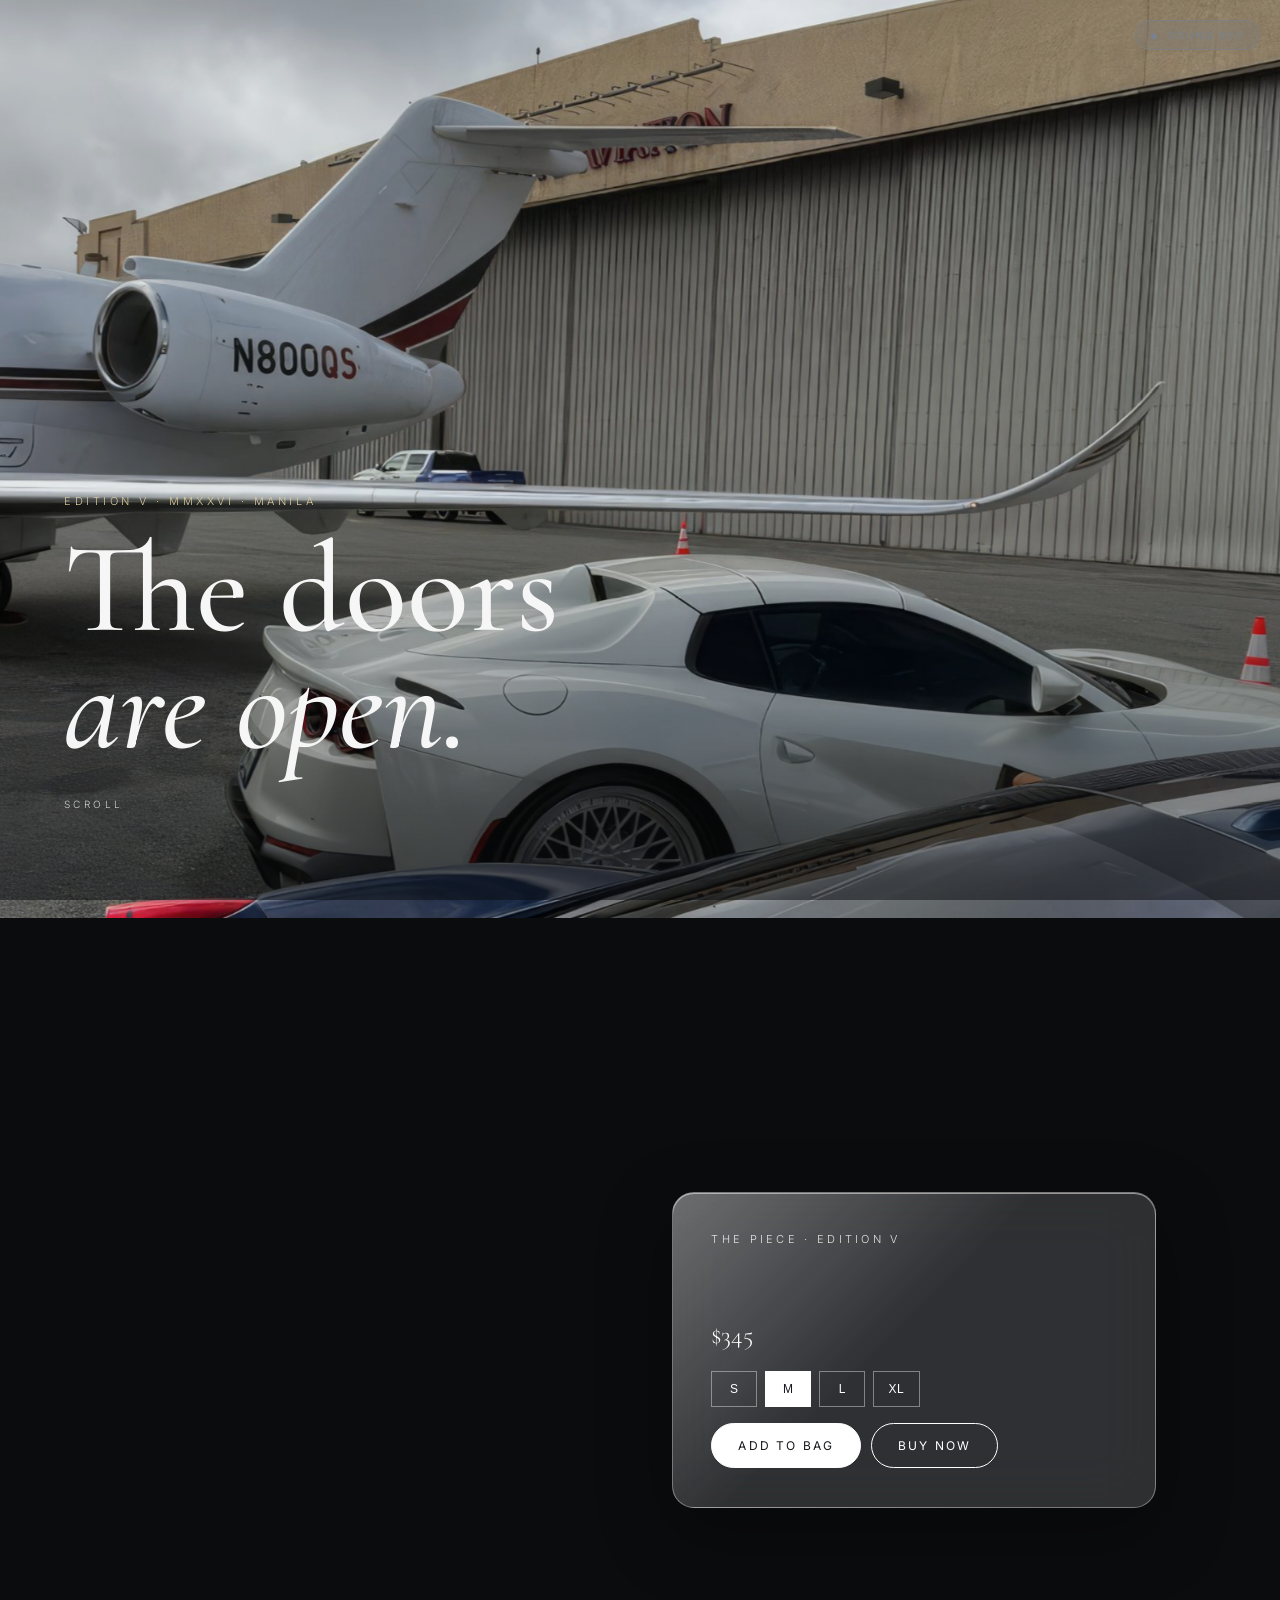
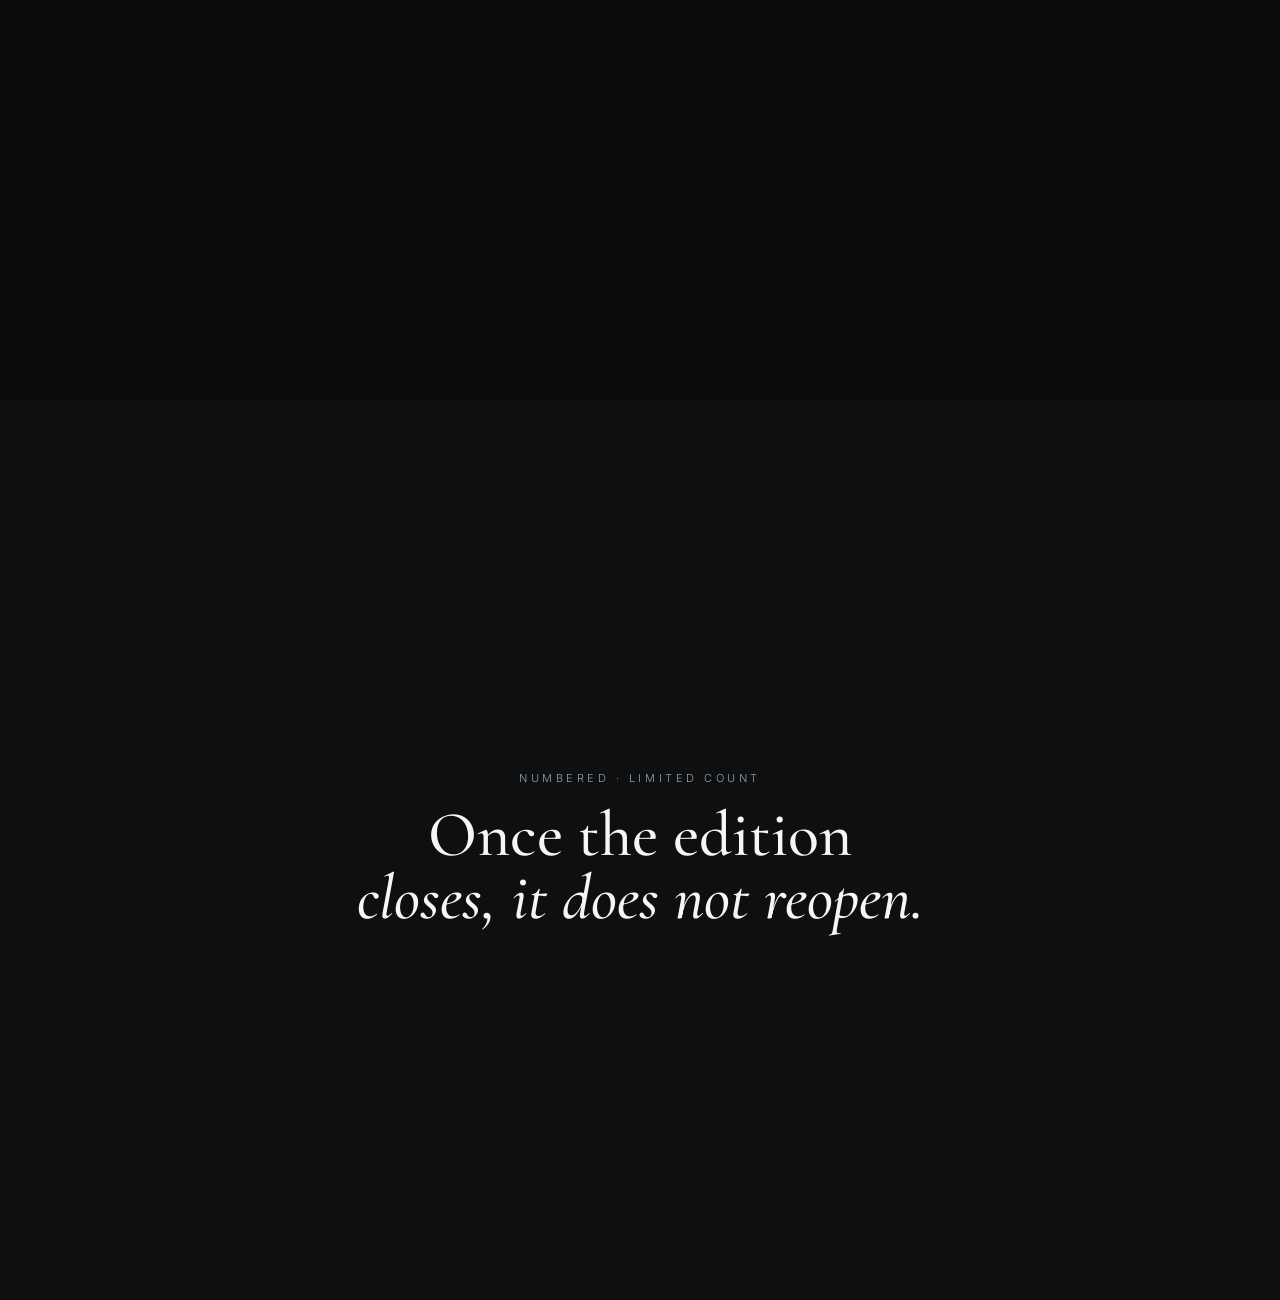
==== commit 164d4526: "Reveal: two separate sections, seamless via shared fixed backdrop Keep hero and product as separate " ====
--- a/mockups/reveal.html
+++ b/mockups/reveal.html
@@ -3,78 +3,63 @@
 <head>
 <meta charset="UTF-8" />
 <meta name="viewport" content="width=device-width, initial-scale=1.0" />
-<title>PANTAO — Hero → Reveal (seamless)</title>
+<title>PANTAO — Hero → Product (seamless, two sections)</title>
 <link href="https://fonts.googleapis.com/css2?family=Cormorant+Garamond:ital,wght@0,400;0,500;1,400;1,500&family=Inter:wght@300;400;500&display=swap" rel="stylesheet" />
 <style>
   :root{
     --paper:#f5f6f5; --ink:#16181c; --serif:"Cormorant Garamond",Georgia,serif; --sans:"Inter",Arial,sans-serif;
     --ease:cubic-bezier(.22,1,.36,1);
+    --hero:1; --sp:0; --bd:0;   /* driven by JS */
   }
   *{box-sizing:border-box;margin:0;padding:0}
-  body{font-family:var(--sans);font-weight:300;color:var(--ink);background:var(--paper);-webkit-font-smoothing:antialiased}
+  body{font-family:var(--sans);font-weight:300;color:var(--ink);background:#0b0c0e;-webkit-font-smoothing:antialiased}
 
-  .spacer{min-height:100vh;display:flex;align-items:center;justify-content:center;text-align:center;padding:0 8vw;background:#0e0f11;color:#f5f6f5}
-  .spacer .eyebrow{font-size:11px;letter-spacing:.32em;text-transform:uppercase;color:#9aa0a6;margin-bottom:1.2rem}
-  .spacer h1{font-family:var(--serif);font-weight:500;font-size:clamp(2rem,5vw,4rem);line-height:.98}
-  .spacer .em{font-style:italic}
+  /* ---- shared continuous backdrop: one image, never cuts between sections ---- */
+  .backdrop{position:fixed;inset:0;z-index:0;
+    background:url(../assets/img/hero.jpg) center/cover;
+    filter:blur(calc(var(--bd)*16px)) brightness(calc(0.92 - var(--bd)*0.32)) saturate(calc(1 + var(--bd)*0.08));
+    transform:scale(calc(1.04 + var(--bd)*0.08));will-change:filter,transform}
+  .backdrop__scrim{position:fixed;inset:0;z-index:1;pointer-events:none;
+    background:
+      radial-gradient(120% 90% at 50% 42%, transparent 42%, rgba(6,8,10,calc(var(--bd)*0.5))),
+      linear-gradient(0deg, rgba(8,10,13,calc(0.5 - var(--bd)*0.05)), transparent 46%)}
 
-  /* ---------- ONE CONTINUOUS SCENE: hero -> reveal ---------- */
-  .scene{position:relative;height:360vh}
-  .stage{position:sticky;top:0;height:100vh;overflow:hidden;--p:0;background:#0b0c0e}
-
-  /* transition factor: 0 during the hero, ramps to 1 as it becomes the backdrop */
-  .stage{--trans:clamp(0,(var(--p) - 0.12)/0.24,1)}
-
-  /* the ONE image — never cuts. Hero-sharp, then blurs/darkens into backdrop. */
-  .bg{position:absolute;inset:0;background:url(../assets/img/hero.jpg) center/cover;
-    filter:blur(calc(var(--trans)*16px)) brightness(calc(0.9 - var(--trans)*0.3)) saturate(calc(1 + var(--trans)*0.08));
-    transform:scale(calc(1.04 + var(--trans)*0.1));will-change:filter,transform}
-  /* hero scrim (bottom-left) cross-dissolving into the reveal radial scrim */
-  .bg__scrim{position:absolute;inset:0;pointer-events:none;
-    background:
-      radial-gradient(120% 90% at 50% 42%, transparent 40%, rgba(6,8,10,calc(var(--trans)*0.55))),
-      linear-gradient(90deg, rgba(8,10,13,calc(0.4 - var(--trans)*0.1)), transparent 55%),
-      linear-gradient(0deg, rgba(8,10,13,calc(0.55 - var(--trans)*0.1)), transparent 46%)}
-
-  .stage__pl{position:absolute;top:0;left:0;height:2px;background:#fff;width:calc(var(--p)*100%);z-index:9;opacity:.4}
-
-  /* ---- HERO layer (fades + lifts away as the reveal begins) ---- */
-  .hero{position:absolute;left:clamp(20px,5vw,72px);bottom:clamp(48px,10vh,120px);z-index:5;color:#f5f6f5;
-    --hero:clamp(0,(0.22 - var(--p))/0.13,1);
-    opacity:var(--hero);transform:translateY(calc((1 - var(--hero))*-46px))}
+  /* ===== SECTION 1 — HERO (its own section; scrolls over the backdrop) ===== */
+  .hero{position:relative;z-index:2;height:100vh;
+    display:flex;align-items:flex-end;padding:0 clamp(20px,5vw,72px) clamp(48px,10vh,120px);
+    color:#f5f6f5;opacity:var(--hero);transform:translateY(calc((1 - var(--hero))*-40px))}
   .hero__eyebrow{font-size:11px;letter-spacing:.32em;text-transform:uppercase;color:#d8c9a0;margin-bottom:1.4rem}
   .hero__title{font-family:var(--serif);font-weight:500;line-height:.92;font-size:clamp(3rem,10vw,9rem)}
-  .hero__title span{display:block}
-  .hero__title .em{font-style:italic}
+  .hero__title span{display:block}.hero__title .em{font-style:italic}
   .hero__hint{margin-top:2rem;font-size:10px;letter-spacing:.34em;text-transform:uppercase;opacity:.8}
 
-  /* ---- REVEAL layer: product image left, glass card right ---- */
-  .grid{position:absolute;inset:0;z-index:4;display:grid;grid-template-columns:1fr 1fr;
-    align-items:center;gap:clamp(2rem,5vw,5rem);max-width:1160px;margin:0 auto;padding:0 clamp(20px,5vw,72px)}
+  /* ===== SECTION 2 — PRODUCT (separate section; pins + reveals over the same backdrop) ===== */
+  .scene{position:relative;z-index:2;height:300vh}
+  .stage{position:sticky;top:0;height:100vh;overflow:hidden}
+  .grid{position:absolute;inset:0;display:grid;grid-template-columns:1fr 1fr;align-items:center;
+    gap:clamp(2rem,5vw,5rem);max-width:1160px;margin:0 auto;padding:0 clamp(20px,5vw,72px)}
 
-  .media{--mp:clamp(0,(var(--p) - 0.34)/0.28,1);
+  .media{--mp:clamp(0,(var(--sp) - 0.12)/0.3,1);
     aspect-ratio:4/5;position:relative;overflow:hidden;border-radius:14px;
     background:linear-gradient(150deg,#eceded,#d3d6d7 55%,#aeb2b3);
     clip-path:inset(calc((1 - var(--mp))*100%) 0 0 0);
-    transform:scale(calc(0.96 + var(--mp)*0.04));
-    box-shadow:0 30px 80px rgba(0,0,0,.4)}
-  .media::after{content:"PRODUCT IMAGE";position:absolute;inset:0;display:flex;align-items:center;justify-content:center;
-    font-size:11px;letter-spacing:.3em;color:rgba(0,0,0,.28)}
+    transform:scale(calc(0.96 + var(--mp)*0.04));box-shadow:0 30px 80px rgba(0,0,0,.4)}
+  .media::after{content:"PRODUCT IMAGE";position:absolute;inset:0;display:flex;align-items:center;justify-content:center;font-size:11px;letter-spacing:.3em;color:rgba(0,0,0,.28)}
 
-  .panel{--pp:clamp(0,(var(--p) - 0.54)/0.24,1);
+  .panel{--pp:clamp(0,(var(--sp) - 0.34)/0.24,1);
     color:#fff;opacity:var(--pp);transform:translateY(calc((1 - var(--pp))*54px));
     background:linear-gradient(135deg,rgba(255,255,255,.30),rgba(255,255,255,0) 46%),rgba(255,255,255,.15);
     -webkit-backdrop-filter:blur(30px) saturate(180%);backdrop-filter:blur(30px) saturate(180%);
     border:1px solid rgba(255,255,255,.35);border-radius:22px;padding:clamp(26px,3vw,42px);
     box-shadow:0 24px 70px rgba(0,0,0,.34),inset 0 1px 0 rgba(255,255,255,.5)}
   .panel .kick{font-size:11px;letter-spacing:.3em;text-transform:uppercase;opacity:.85;margin-bottom:1.1rem}
-  .name{font-family:var(--serif);font-weight:500;line-height:1.0;font-size:clamp(2rem,3.2vw+.5rem,3rem);margin-bottom:.5rem}
+  .name{font-family:var(--serif);font-weight:500;line-height:1;font-size:clamp(2rem,3.2vw+.5rem,3rem);margin-bottom:.5rem}
   .name .ln{display:block;overflow:hidden}
   .name .ln i{display:block;font-style:normal}
-  .name .ln:nth-child(1) i{transform:translateY(calc((1 - clamp(0,(var(--p) - 0.56)/0.18,1))*115%))}
-  .name .ln:nth-child(2) i{font-style:italic;transform:translateY(calc((1 - clamp(0,(var(--p) - 0.61)/0.18,1))*115%))}
+  .name .ln:nth-child(1) i{transform:translateY(calc((1 - clamp(0,(var(--sp) - 0.38)/0.18,1))*115%))}
+  .name .ln:nth-child(2) i{font-style:italic;transform:translateY(calc((1 - clamp(0,(var(--sp) - 0.44)/0.18,1))*115%))}
   .price{font-family:var(--serif);font-size:1.6rem;margin-bottom:1.3rem}
-  .buy{--bp:clamp(0,(var(--p) - 0.72)/0.26,1);opacity:var(--bp);transform:translateY(calc((1 - var(--bp))*22px))}
+  .buy{--bp:clamp(0,(var(--sp) - 0.56)/0.28,1);opacity:var(--bp);transform:translateY(calc((1 - var(--bp))*22px))}
   .sizes{display:flex;gap:8px;flex-wrap:wrap;margin-bottom:1rem}
   .size{min-width:46px;padding:10px 14px;border:1px solid rgba(255,255,255,.4);color:#fff;background:transparent;font-size:12px;letter-spacing:.06em;cursor:pointer}
   .size.sel{background:#fff;color:var(--ink);border-color:#fff}
@@ -83,36 +68,41 @@
   .btn--solid{background:#fff;color:var(--ink)}.btn--solid:hover{background:transparent;color:#fff}
   .btn--line{background:transparent;color:#fff}
 
+  /* after the experience — solid content covers the fixed backdrop */
+  .outro{position:relative;z-index:2;min-height:100vh;background:#0e0f11;color:#f5f6f5;
+    display:flex;align-items:center;justify-content:center;text-align:center;padding:0 8vw}
+  .outro .eyebrow{font-size:11px;letter-spacing:.32em;text-transform:uppercase;color:#9aa0a6;margin-bottom:1.2rem}
+  .outro h1{font-family:var(--serif);font-weight:500;font-size:clamp(2rem,5vw,4rem);line-height:.98}
+  .outro .em{font-style:italic}
+
   .sound{position:fixed;right:20px;top:20px;z-index:20;display:flex;align-items:center;gap:8px;
     background:rgba(255,255,255,.14);-webkit-backdrop-filter:blur(20px);backdrop-filter:blur(20px);
     border:1px solid rgba(255,255,255,.4);border-radius:100px;padding:8px 14px;color:#fff;cursor:pointer;
     font-size:10px;letter-spacing:.2em;text-transform:uppercase;mix-blend-mode:difference}
 
-  @media(max-width:820px){
-    .grid{grid-template-columns:1fr;gap:1.5rem;align-content:center;padding-top:14vh}
-    .media{aspect-ratio:4/3}
-  }
+  @media(max-width:820px){ .grid{grid-template-columns:1fr;gap:1.5rem;padding-top:14vh} .media{aspect-ratio:4/3} }
 </style>
 </head>
 <body>
 
   <div class="sound" id="soundToggle">◈ <span id="soundLabel">Sound off</span></div>
 
-  <!-- ONE continuous scene: it opens AT the hero, then reveals the piece -->
+  <!-- one continuous image behind both sections -->
+  <div class="backdrop"></div>
+  <div class="backdrop__scrim"></div>
+
+  <!-- SECTION 1: hero -->
+  <section class="hero" id="hero">
+    <div>
+      <p class="hero__eyebrow">Edition V · MMXXVI · Manila</p>
+      <h1 class="hero__title"><span>The doors</span><span class="em">are open.</span></h1>
+      <p class="hero__hint">Scroll</p>
+    </div>
+  </section>
+
+  <!-- SECTION 2: product -->
   <section class="scene" id="scene">
-    <div class="stage" id="stage">
-      <div class="stage__pl"></div>
-      <div class="bg"></div>
-      <div class="bg__scrim"></div>
-
-      <!-- hero (start of the reveal) -->
-      <div class="hero">
-        <p class="hero__eyebrow">Edition V · MMXXVI · Manila</p>
-        <h1 class="hero__title"><span>The doors</span><span class="em">are open.</span></h1>
-        <p class="hero__hint">Scroll</p>
-      </div>
-
-      <!-- the piece emerges from the same image -->
+    <div class="stage">
       <div class="grid">
         <div class="media"></div>
         <div class="panel">
@@ -131,44 +121,44 @@
     </div>
   </section>
 
-  <section class="spacer">
-    <div>
-      <p class="eyebrow">Numbered · Limited count</p>
-      <h1>Once the edition<br><span class="em">closes, it does not reopen.</span></h1>
-    </div>
+  <section class="outro">
+    <div><p class="eyebrow">Numbered · Limited count</p><h1>Once the edition<br><span class="em">closes, it does not reopen.</span></h1></div>
   </section>
 
 <script>
-  var stage=document.getElementById('stage'), scene=document.getElementById('scene');
+  var root=document.documentElement;
+  var hero=document.getElementById('hero'), scene=document.getElementById('scene');
   var clamp=function(v){return Math.max(0,Math.min(1,v));};
-  var ticking=false, lastP=0;
+  var ticking=false,lastSp=0;
   function update(){
-    var r=scene.getBoundingClientRect();
-    var total=r.height-window.innerHeight;
-    var p=clamp((-r.top)/total);
-    stage.style.setProperty('--p', p.toFixed(4));
-    if(lastP<0.6 && p>=0.6) chime();
-    lastP=p; ticking=false;
+    var y=window.scrollY||window.pageYOffset;
+    var heroH=hero.offsetHeight;
+    var sceneTop=scene.offsetTop, sceneScroll=scene.offsetHeight-window.innerHeight;
+    var heroVis=clamp(1 - y/(heroH*0.6));                 // headline fades as hero leaves
+    var sp=clamp((y - sceneTop)/sceneScroll);             // product reveal progress
+    var bd=clamp((y - heroH*0.35)/(sceneTop - heroH*0.35 + sceneScroll*0.45)); // backdrop blur/darken ramp
+    root.style.setProperty('--hero', heroVis.toFixed(4));
+    root.style.setProperty('--sp', sp.toFixed(4));
+    root.style.setProperty('--bd', bd.toFixed(4));
+    if(lastSp<0.5 && sp>=0.5) chime();
+    lastSp=sp; ticking=false;
   }
-  window.addEventListener('scroll',function(){ if(!ticking){ ticking=true; requestAnimationFrame(update);} },{passive:true});
+  window.addEventListener('scroll',function(){ if(!ticking){ticking=true;requestAnimationFrame(update);} },{passive:true});
   window.addEventListener('resize',update); update();
 
-  var soundOn=false, actx=null;
-  var toggle=document.getElementById('soundToggle'), label=document.getElementById('soundLabel');
+  var soundOn=false,actx=null;
+  var toggle=document.getElementById('soundToggle'),label=document.getElementById('soundLabel');
   toggle.addEventListener('click',function(){
     soundOn=!soundOn; label.textContent=soundOn?'Sound on':'Sound off';
-    if(soundOn && !actx){ try{ actx=new (window.AudioContext||window.webkitAudioContext)(); }catch(e){} }
-    if(soundOn && actx && actx.state==='suspended') actx.resume();
+    if(soundOn&&!actx){try{actx=new (window.AudioContext||window.webkitAudioContext)();}catch(e){}}
+    if(soundOn&&actx&&actx.state==='suspended')actx.resume();
   });
   function chime(){
-    if(!soundOn||!actx) return;
-    var t=actx.currentTime;
+    if(!soundOn||!actx)return;var t=actx.currentTime;
     [392.0,587.33].forEach(function(f,i){
-      var o=actx.createOscillator(), g=actx.createGain();
-      o.type='sine'; o.frequency.value=f;
-      g.gain.setValueAtTime(0,t); g.gain.linearRampToValueAtTime(0.06,t+0.6+i*0.1);
-      g.gain.exponentialRampToValueAtTime(0.0001,t+3.2);
-      o.connect(g).connect(actx.destination); o.start(t); o.stop(t+3.3);
+      var o=actx.createOscillator(),g=actx.createGain();o.type='sine';o.frequency.value=f;
+      g.gain.setValueAtTime(0,t);g.gain.linearRampToValueAtTime(0.06,t+0.6+i*0.1);g.gain.exponentialRampToValueAtTime(0.0001,t+3.2);
+      o.connect(g).connect(actx.destination);o.start(t);o.stop(t+3.3);
     });
   }
 </script>
